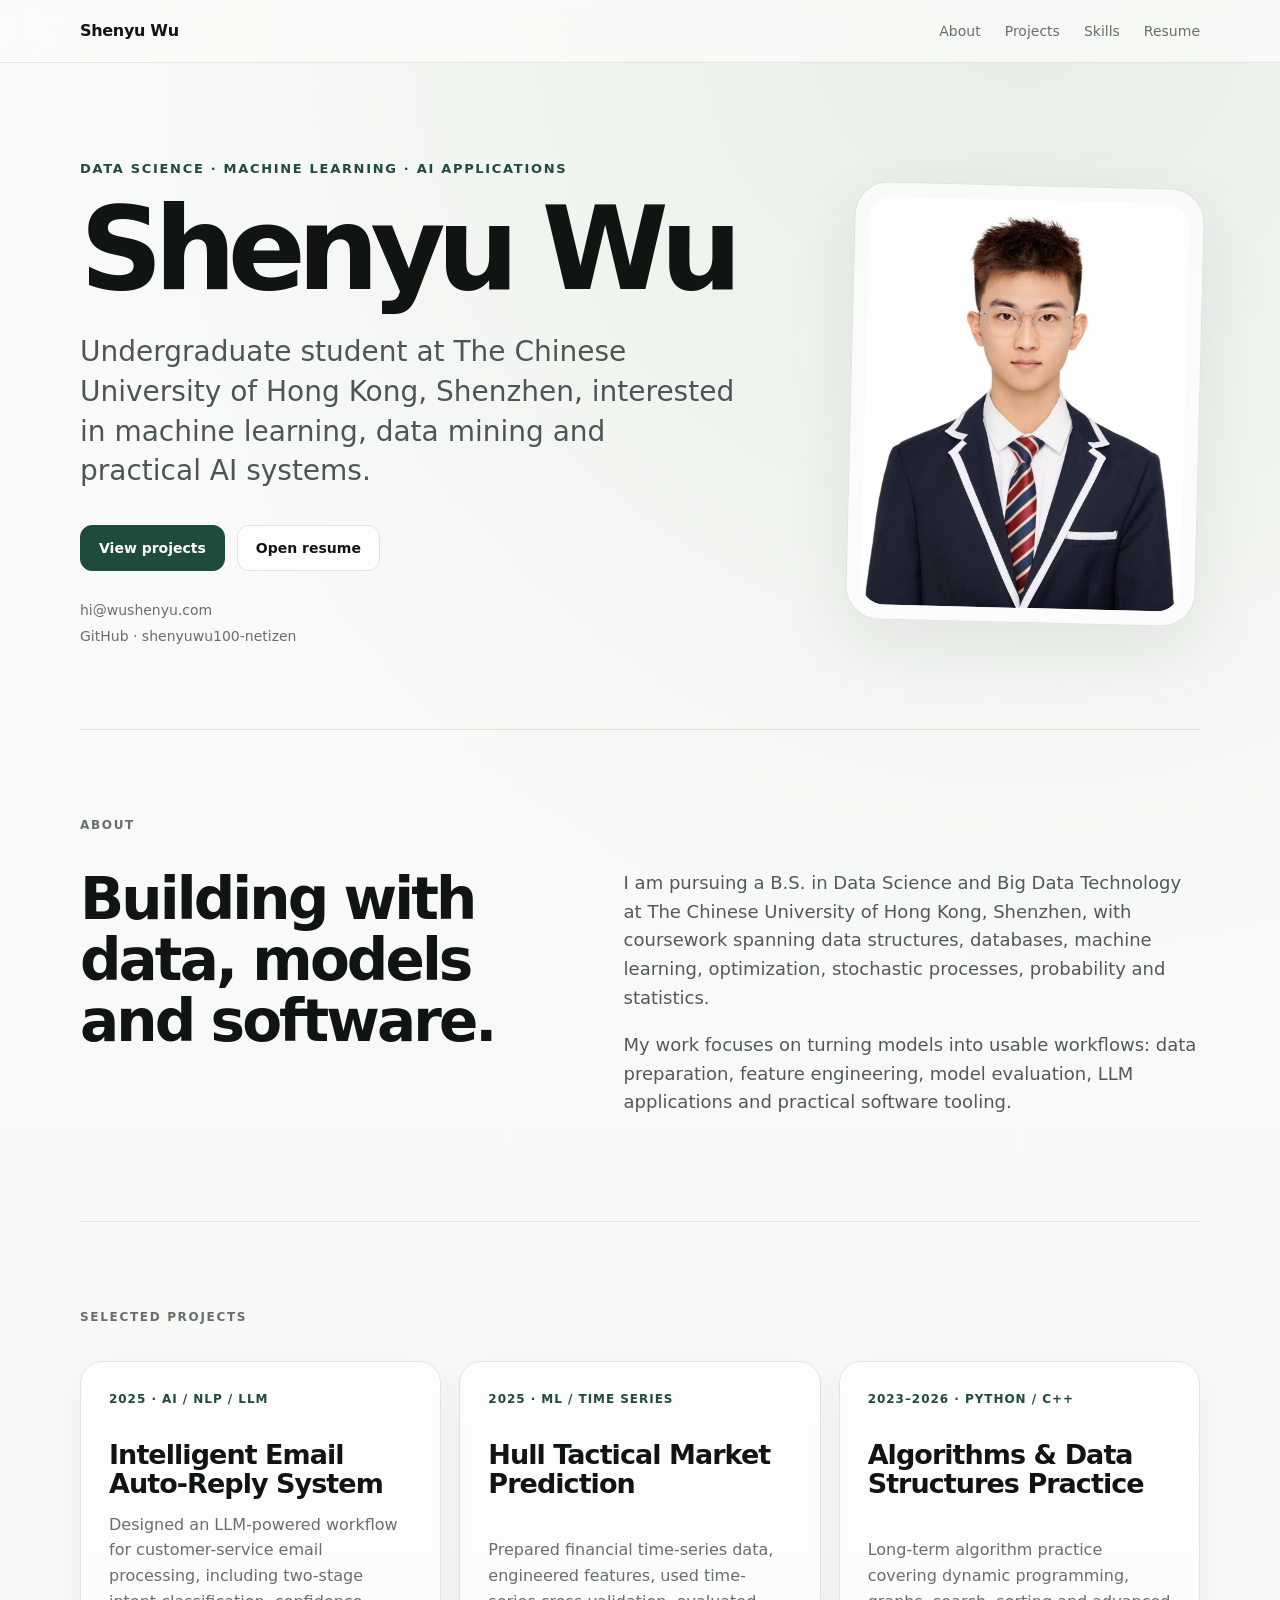
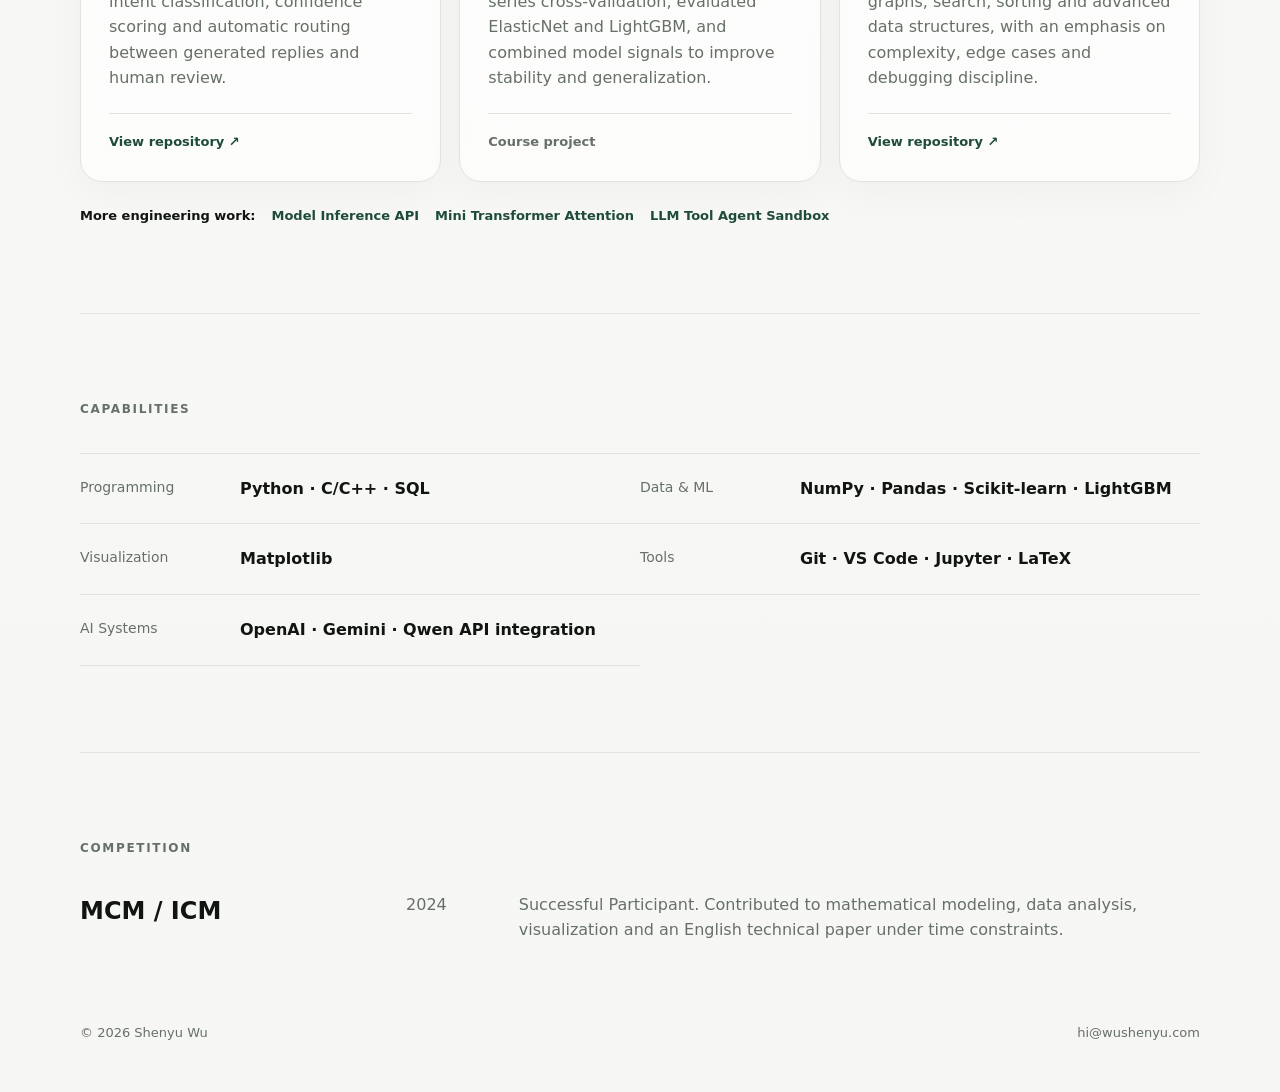
==== index.html @ eea42711 "Launch public portfolio" ====
<!doctype html>
<html lang="en">
<head>
  <meta charset="utf-8" />
  <meta name="viewport" content="width=device-width, initial-scale=1" />
  <meta name="description" content="Shenyu Wu — Data Science student at The Chinese University of Hong Kong, Shenzhen, building machine learning and practical AI systems." />
  <meta name="author" content="Shenyu Wu" />
  <meta name="robots" content="index,follow" />
  <link rel="canonical" href="https://wushenyu.com/" />
  <link rel="icon" href="/favicon.svg" type="image/svg+xml" />
  <meta property="og:type" content="website" />
  <meta property="og:url" content="https://wushenyu.com/" />
  <meta property="og:title" content="Shenyu Wu — Data Science & AI" />
  <meta property="og:description" content="Data Science student at CUHK-Shenzhen building machine learning, LLM and practical AI systems." />
  <meta property="og:image" content="https://wushenyu.com/assets/headshot.jpg" />
  <meta property="og:site_name" content="Shenyu Wu" />
  <meta name="twitter:card" content="summary_large_image" />
  <meta name="twitter:title" content="Shenyu Wu — Data Science & AI" />
  <meta name="twitter:description" content="Data Science student at CUHK-Shenzhen building machine learning, LLM and practical AI systems." />
  <meta name="twitter:image" content="https://wushenyu.com/assets/headshot.jpg" />
  <title>Shenyu Wu — Data Science & AI</title>
  <link rel="stylesheet" href="styles.css" />
  <script type="application/ld+json">
  {
    "@context": "https://schema.org",
    "@type": "Person",
    "name": "Shenyu Wu",
    "url": "https://wushenyu.com/",
    "image": "https://wushenyu.com/assets/headshot.jpg",
    "email": "mailto:hi@wushenyu.com",
    "sameAs": ["https://github.com/shenyuwu100-netizen"],
    "alumniOf": {"@type": "CollegeOrUniversity", "name": "The Chinese University of Hong Kong, Shenzhen"},
    "knowsAbout": ["Data Science", "Machine Learning", "Large Language Models", "Data Mining"]
  }
  </script>
</head>
<body>
  <header class="site-header">
    <a class="brand" href="#top">Shenyu Wu</a>
    <nav>
      <a href="#about">About</a>
      <a href="#projects">Projects</a>
      <a href="#skills">Skills</a>
      <a href="resume-public.pdf" target="_blank" rel="noopener">Resume</a>
    </nav>
  </header>
  <main id="top">
    <section class="hero shell">
      <div class="hero-copy">
        <p class="eyebrow">Data Science · Machine Learning · AI Applications</p>
        <h1>Shenyu Wu</h1>
        <p class="lede">Undergraduate student at The Chinese University of Hong Kong, Shenzhen, interested in machine learning, data mining and practical AI systems.</p>
        <div class="actions">
          <a class="button primary" href="#projects">View projects</a>
          <a class="button" href="resume-public.pdf" target="_blank" rel="noopener">Open resume</a>
        </div>
        <div class="links">
          <a href="mailto:hi@wushenyu.com">hi@wushenyu.com</a>
          <a href="https://github.com/shenyuwu100-netizen" target="_blank" rel="noopener">GitHub · shenyuwu100-netizen</a>
        </div>
      </div>
      <div class="portrait-wrap" aria-label="Portrait of Shenyu Wu">
        <img class="portrait" src="assets/headshot.jpg" alt="Shenyu Wu" />
      </div>
    </section>
    <section id="about" class="section shell">
      <div class="section-label">About</div>
      <div class="section-content split">
        <h2>Building with data, models and software.</h2>
        <div>
          <p>I am pursuing a B.S. in Data Science and Big Data Technology at The Chinese University of Hong Kong, Shenzhen, with coursework spanning data structures, databases, machine learning, optimization, stochastic processes, probability and statistics.</p>
          <p>My work focuses on turning models into usable workflows: data preparation, feature engineering, model evaluation, LLM applications and practical software tooling.</p>
        </div>
      </div>
    </section>
    <section id="projects" class="section shell">
      <div class="section-label">Selected projects</div>
      <div class="cards">
        <article class="card">
          <div class="card-meta">2025 · AI / NLP / LLM</div>
          <h3>Intelligent Email Auto-Reply System</h3>
          <p>Designed an LLM-powered workflow for customer-service email processing, including two-stage intent classification, confidence scoring and automatic routing between generated replies and human review.</p>
          <div class="card-links"><a href="https://github.com/shenyuwu100-netizen/Automatic-Email-Responder" target="_blank" rel="noopener">View repository ↗</a></div>
        </article>
        <article class="card">
          <div class="card-meta">2025 · ML / Time Series</div>
          <h3>Hull Tactical Market Prediction</h3>
          <p>Prepared financial time-series data, engineered features, used time-series cross-validation, evaluated ElasticNet and LightGBM, and combined model signals to improve stability and generalization.</p>
          <div class="card-links"><span>Course project</span></div>
        </article>
        <article class="card">
          <div class="card-meta">2023–2026 · Python / C++</div>
          <h3>Algorithms & Data Structures Practice</h3>
          <p>Long-term algorithm practice covering dynamic programming, graphs, search, sorting and advanced data structures, with an emphasis on complexity, edge cases and debugging discipline.</p>
          <div class="card-links"><a href="https://github.com/shenyuwu100-netizen/algorithm-lab" target="_blank" rel="noopener">View repository ↗</a></div>
        </article>
      </div>
      <div class="more-projects">
        <span>More engineering work:</span>
        <a href="https://github.com/shenyuwu100-netizen/model-inference-api" target="_blank" rel="noopener">Model Inference API</a>
        <a href="https://github.com/shenyuwu100-netizen/mini-transformer-attention" target="_blank" rel="noopener">Mini Transformer Attention</a>
        <a href="https://github.com/shenyuwu100-netizen/llm-tool-agent-sandbox" target="_blank" rel="noopener">LLM Tool Agent Sandbox</a>
      </div>
    </section>
    <section id="skills" class="section shell">
      <div class="section-label">Capabilities</div>
      <div class="skill-grid">
        <div><span>Programming</span><strong>Python · C/C++ · SQL</strong></div>
        <div><span>Data & ML</span><strong>NumPy · Pandas · Scikit-learn · LightGBM</strong></div>
        <div><span>Visualization</span><strong>Matplotlib</strong></div>
        <div><span>Tools</span><strong>Git · VS Code · Jupyter · LaTeX</strong></div>
        <div><span>AI Systems</span><strong>OpenAI · Gemini · Qwen API integration</strong></div>
      </div>
    </section>
    <section class="section shell compact">
      <div class="section-label">Competition</div>
      <div class="timeline-item">
        <div><strong>MCM / ICM</strong><span>2024</span></div>
        <p>Successful Participant. Contributed to mathematical modeling, data analysis, visualization and an English technical paper under time constraints.</p>
      </div>
    </section>
  </main>
  <footer class="shell footer">
    <span>© 2026 Shenyu Wu</span>
    <a href="mailto:hi@wushenyu.com">hi@wushenyu.com</a>
  </footer>
</body>
</html>
---- styles.css ----
:root {
  --bg: #f6f7f4;
  --surface: rgba(255,255,255,.72);
  --ink: #111512;
  --muted: #677068;
  --line: #dfe4dd;
  --accent: #1f4b3a;
  --accent-soft: #e7efe9;
  --shadow: 0 24px 70px rgba(25, 38, 30, .08);
}

* { box-sizing: border-box; }
html { scroll-behavior: smooth; }
body {
  margin: 0;
  overflow-x: hidden;
  color: var(--ink);
  background:
    radial-gradient(circle at 80% 0%, rgba(214, 228, 216, .55), transparent 34%),
    linear-gradient(180deg, #fafbf8 0%, var(--bg) 100%);
  font-family: Inter, ui-sans-serif, system-ui, -apple-system, BlinkMacSystemFont, "Segoe UI", sans-serif;
  line-height: 1.6;
}
a { color: inherit; text-decoration: none; }
.shell { width: min(1120px, calc(100% - 40px)); margin: 0 auto; }

.site-header {
  position: sticky;
  top: 0;
  z-index: 20;
  display: flex;
  align-items: center;
  justify-content: space-between;
  padding: 18px max(20px, calc((100vw - 1120px)/2));
  border-bottom: 1px solid rgba(223,228,221,.8);
  background: rgba(250,251,248,.82);
  backdrop-filter: blur(18px);
}
.brand { font-weight: 800; letter-spacing: -.02em; }
nav { display: flex; gap: 24px; color: var(--muted); font-size: 14px; }
nav a:hover { color: var(--ink); }

.hero {
  min-height: 74vh;
  display: grid;
  grid-template-columns: 1.25fr .75fr;
  align-items: center;
  gap: 72px;
  padding: 88px 0 72px;
}
.hero-copy { min-width: 0; }
.eyebrow {
  margin: 0 0 16px;
  color: var(--accent);
  font-size: 13px;
  font-weight: 800;
  letter-spacing: .13em;
  text-transform: uppercase;
}
h1 {
  margin: 0;
  font-size: clamp(58px, 9vw, 118px);
  line-height: .92;
  letter-spacing: -.075em;
}
.lede {
  max-width: 720px;
  margin: 30px 0 0;
  color: #4d5650;
  font-size: clamp(19px, 2.2vw, 28px);
  line-height: 1.42;
}
.actions { display: flex; gap: 12px; margin-top: 34px; flex-wrap: wrap; }
.button {
  display: inline-flex;
  align-items: center;
  justify-content: center;
  min-height: 46px;
  padding: 0 18px;
  border: 1px solid var(--line);
  border-radius: 12px;
  background: rgba(255,255,255,.74);
  font-size: 14px;
  font-weight: 700;
}
.button.primary { color: #fff; background: var(--accent); border-color: var(--accent); }
.button:hover { transform: translateY(-1px); }
.links { display: flex; flex-direction: column; gap: 4px; margin-top: 28px; color: var(--muted); font-size: 14px; }
.links a:hover { color: var(--accent); }

.portrait-wrap {
  justify-self: end;
  width: min(100%, 350px);
  aspect-ratio: 4 / 5;
  padding: 14px;
  border: 1px solid var(--line);
  border-radius: 34px;
  background: var(--surface);
  box-shadow: var(--shadow);
  transform: rotate(1.4deg);
}
.portrait {
  width: 100%;
  height: 100%;
  display: block;
  object-fit: cover;
  object-position: center 18%;
  border-radius: 24px;
}

.section { padding: 86px 0; border-top: 1px solid var(--line); }
.section.compact { padding-bottom: 46px; }
.section-label {
  margin-bottom: 34px;
  color: var(--muted);
  font-size: 12px;
  font-weight: 800;
  letter-spacing: .14em;
  text-transform: uppercase;
}
.split { display: grid; grid-template-columns: .9fr 1.1fr; gap: 72px; }
h2 { margin: 0; font-size: clamp(34px, 5vw, 58px); line-height: 1.05; letter-spacing: -.05em; }
.split p { margin-top: 0; color: #515a54; font-size: 18px; }

.cards { display: grid; grid-template-columns: repeat(3, 1fr); gap: 18px; }
.card {
  min-height: 330px;
  display: flex;
  flex-direction: column;
  padding: 28px;
  border: 1px solid var(--line);
  border-radius: 22px;
  background: rgba(255,255,255,.66);
  box-shadow: 0 12px 42px rgba(25,38,30,.035);
}
.card-meta { color: var(--accent); font-size: 12px; font-weight: 800; text-transform: uppercase; letter-spacing: .08em; }
.card h3 { margin: 30px 0 14px; font-size: 27px; line-height: 1.08; letter-spacing: -.035em; }
.card p { margin: auto 0 0; color: var(--muted); }
.card-links {
  margin-top: 22px;
  padding-top: 18px;
  border-top: 1px solid var(--line);
  color: var(--muted);
  font-size: 13px;
  font-weight: 700;
}
.card-links a { color: var(--accent); }
.card-links a:hover { text-decoration: underline; text-underline-offset: 3px; }

.more-projects {
  display: flex;
  flex-wrap: wrap;
  gap: 10px 16px;
  align-items: center;
  margin-top: 24px;
  color: var(--muted);
  font-size: 13px;
}
.more-projects span { font-weight: 800; color: var(--ink); }
.more-projects a { color: var(--accent); font-weight: 700; }
.more-projects a:hover { text-decoration: underline; text-underline-offset: 3px; }

.skill-grid { display: grid; grid-template-columns: 1fr 1fr; gap: 0; border-top: 1px solid var(--line); }
.skill-grid > div { display: grid; grid-template-columns: 140px 1fr; gap: 20px; padding: 22px 0; border-bottom: 1px solid var(--line); }
.skill-grid span { color: var(--muted); font-size: 14px; }
.skill-grid strong { font-size: 16px; }

.timeline-item { display: grid; grid-template-columns: .7fr 1.3fr; gap: 72px; }
.timeline-item > div { display: flex; justify-content: space-between; gap: 18px; }
.timeline-item strong { font-size: 24px; }
.timeline-item span { color: var(--muted); }
.timeline-item p { margin: 0; color: var(--muted); }

.footer {
  display: flex;
  justify-content: space-between;
  padding: 34px 0 48px;
  color: var(--muted);
  font-size: 13px;
}

@media (max-width: 820px) {
  nav a:not(:last-child) { display: none; }
  .hero { min-height: auto; grid-template-columns: 1fr; gap: 44px; padding-top: 64px; }
  .portrait-wrap { justify-self: start; width: min(78vw, 330px); }
  .split, .timeline-item { grid-template-columns: 1fr; gap: 28px; }
  .cards { grid-template-columns: 1fr; }
  .card { min-height: 260px; }
  .skill-grid { grid-template-columns: 1fr; }
}

@media (max-width: 520px) {
  .shell { width: min(100% - 28px, 1120px); }
  .site-header { padding-left: 14px; padding-right: 14px; }
  h1 { font-size: 58px; }
  .eyebrow { max-width: 100%; font-size: 11px; letter-spacing: .08em; line-height: 1.5; }
  .lede { max-width: 100%; font-size: 19px; }
  .skill-grid > div { grid-template-columns: 1fr; gap: 4px; }
  .footer { flex-direction: column; gap: 6px; }
}
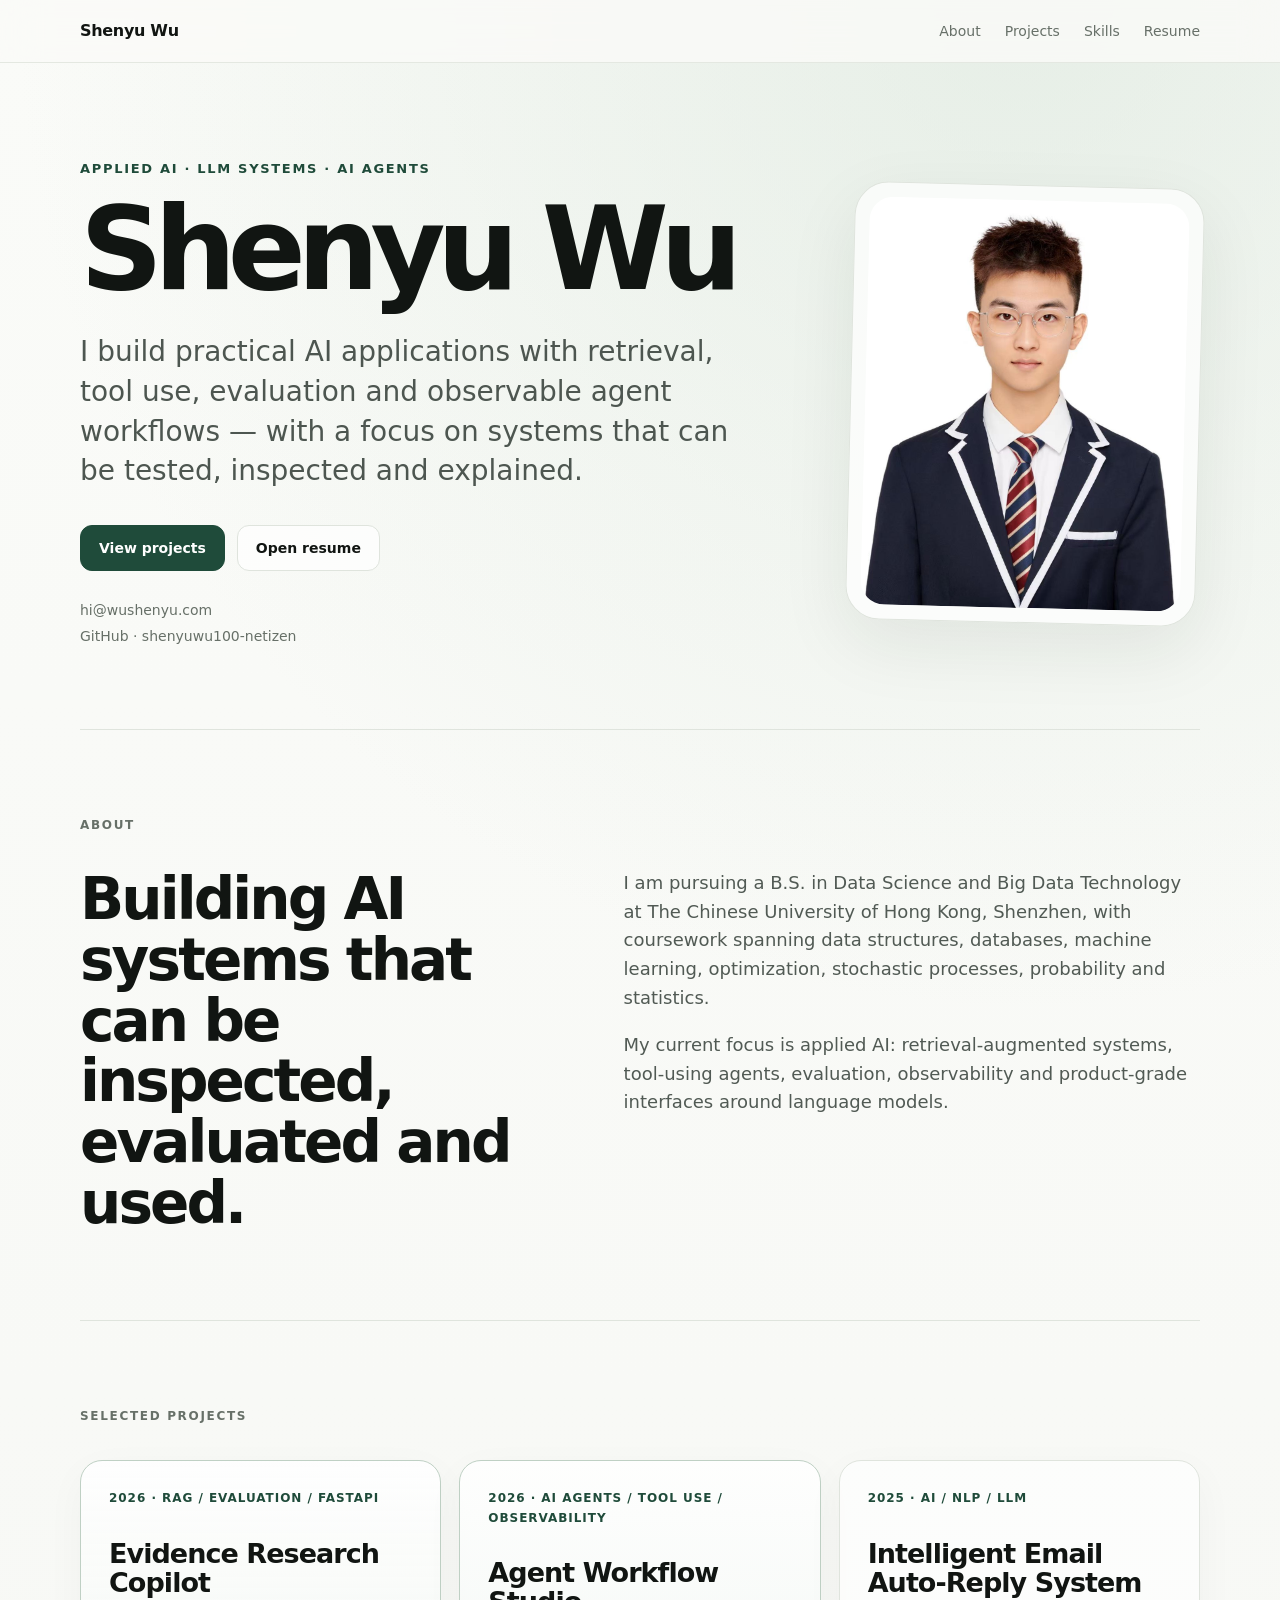
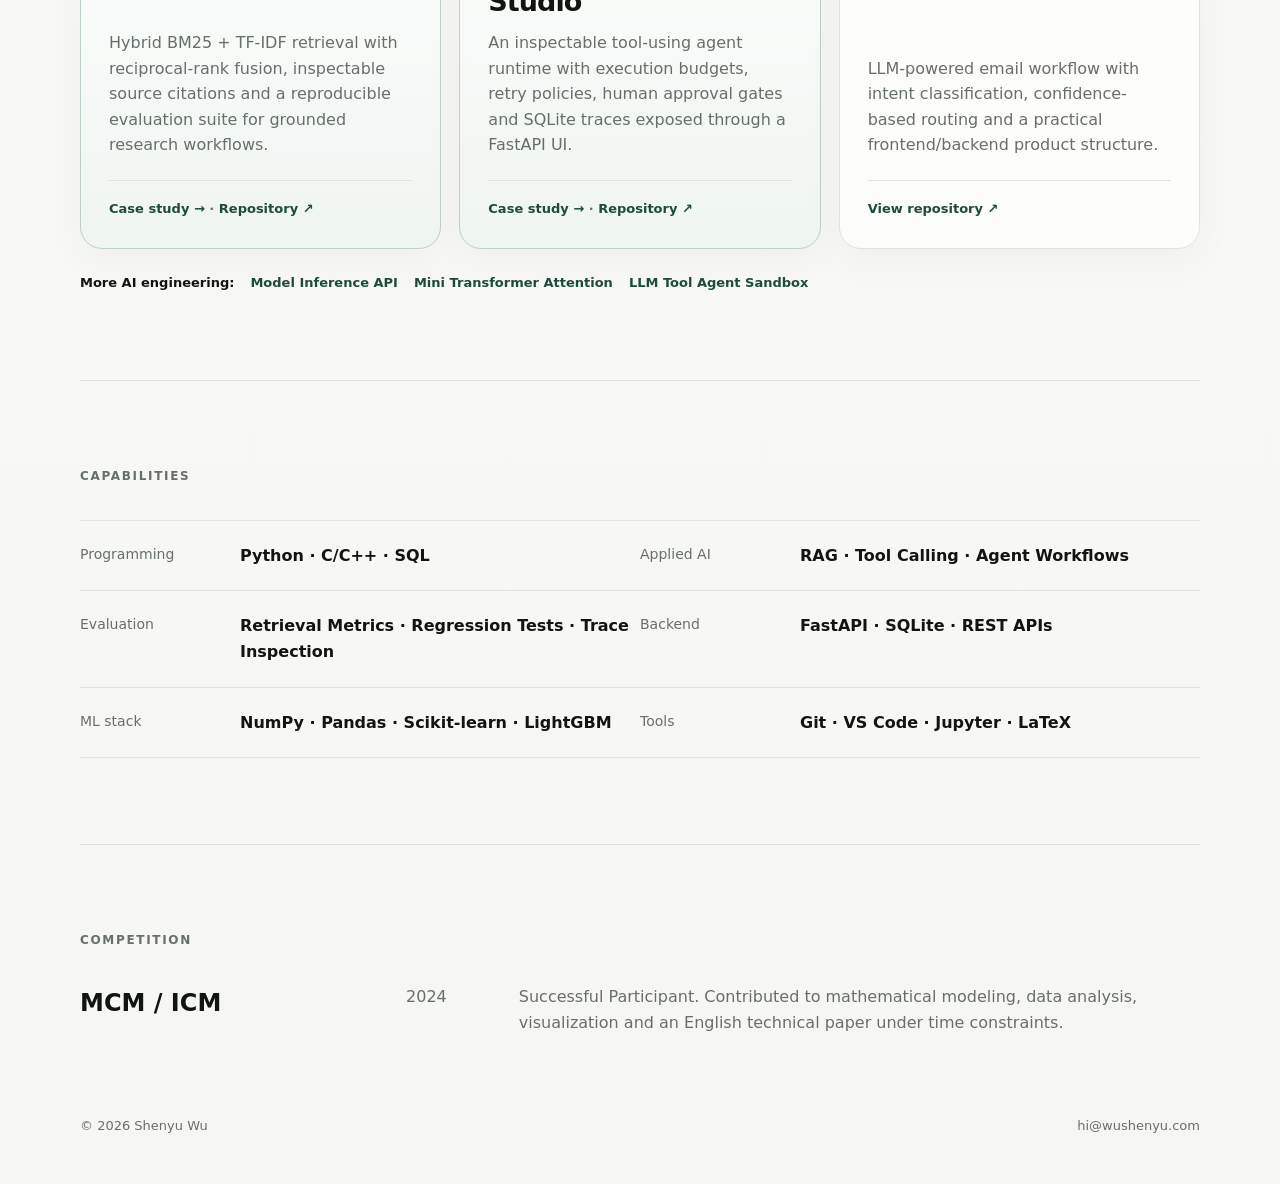
==== commit 3a20a802: "Reposition portfolio around applied AI flagship systems" ====
--- a/index.html
+++ b/index.html
@@ -3,22 +3,22 @@
 <head>
   <meta charset="utf-8" />
   <meta name="viewport" content="width=device-width, initial-scale=1" />
-  <meta name="description" content="Shenyu Wu — Data Science student at The Chinese University of Hong Kong, Shenzhen, building machine learning and practical AI systems." />
+  <meta name="description" content="Shenyu Wu — Applied AI builder focused on LLM systems, AI agents, retrieval, evaluation and practical AI applications." />
   <meta name="author" content="Shenyu Wu" />
   <meta name="robots" content="index,follow" />
   <link rel="canonical" href="https://wushenyu.com/" />
   <link rel="icon" href="/favicon.svg" type="image/svg+xml" />
   <meta property="og:type" content="website" />
   <meta property="og:url" content="https://wushenyu.com/" />
-  <meta property="og:title" content="Shenyu Wu — Data Science & AI" />
-  <meta property="og:description" content="Data Science student at CUHK-Shenzhen building machine learning, LLM and practical AI systems." />
+  <meta property="og:title" content="Shenyu Wu — Applied AI & LLM Systems" />
+  <meta property="og:description" content="Applied AI builder focused on LLM systems, AI agents, retrieval, evaluation and practical AI products." />
   <meta property="og:image" content="https://wushenyu.com/assets/headshot.jpg" />
   <meta property="og:site_name" content="Shenyu Wu" />
   <meta name="twitter:card" content="summary_large_image" />
-  <meta name="twitter:title" content="Shenyu Wu — Data Science & AI" />
-  <meta name="twitter:description" content="Data Science student at CUHK-Shenzhen building machine learning, LLM and practical AI systems." />
+  <meta name="twitter:title" content="Shenyu Wu — Applied AI & LLM Systems" />
+  <meta name="twitter:description" content="Applied AI builder focused on LLM systems, AI agents, retrieval, evaluation and practical AI products." />
   <meta name="twitter:image" content="https://wushenyu.com/assets/headshot.jpg" />
-  <title>Shenyu Wu — Data Science & AI</title>
+  <title>Shenyu Wu — Applied AI & LLM Systems</title>
   <link rel="stylesheet" href="styles.css" />
   <script type="application/ld+json">
   {
@@ -47,9 +47,9 @@
   <main id="top">
     <section class="hero shell">
       <div class="hero-copy">
-        <p class="eyebrow">Data Science · Machine Learning · AI Applications</p>
+        <p class="eyebrow">Applied AI · LLM Systems · AI Agents</p>
         <h1>Shenyu Wu</h1>
-        <p class="lede">Undergraduate student at The Chinese University of Hong Kong, Shenzhen, interested in machine learning, data mining and practical AI systems.</p>
+        <p class="lede">I build practical AI applications with retrieval, tool use, evaluation and observable agent workflows — with a focus on systems that can be tested, inspected and explained.</p>
         <div class="actions">
           <a class="button primary" href="#projects">View projects</a>
           <a class="button" href="resume-public.pdf" target="_blank" rel="noopener">Open resume</a>
@@ -66,37 +66,37 @@
     <section id="about" class="section shell">
       <div class="section-label">About</div>
       <div class="section-content split">
-        <h2>Building with data, models and software.</h2>
+        <h2>Building AI systems that can be inspected, evaluated and used.</h2>
         <div>
           <p>I am pursuing a B.S. in Data Science and Big Data Technology at The Chinese University of Hong Kong, Shenzhen, with coursework spanning data structures, databases, machine learning, optimization, stochastic processes, probability and statistics.</p>
-          <p>My work focuses on turning models into usable workflows: data preparation, feature engineering, model evaluation, LLM applications and practical software tooling.</p>
+          <p>My current focus is applied AI: retrieval-augmented systems, tool-using agents, evaluation, observability and product-grade interfaces around language models.</p>
         </div>
       </div>
     </section>
     <section id="projects" class="section shell">
       <div class="section-label">Selected projects</div>
       <div class="cards">
+        <article class="card flagship">
+          <div class="card-meta">2026 · RAG / Evaluation / FastAPI</div>
+          <h3>Evidence Research Copilot</h3>
+          <p>Hybrid BM25 + TF-IDF retrieval with reciprocal-rank fusion, inspectable source citations and a reproducible evaluation suite for grounded research workflows.</p>
+          <div class="card-links"><a href="case-research-copilot.html">Case study →</a> · <a href="https://github.com/shenyuwu100-netizen/evidence-research-copilot" target="_blank" rel="noopener">Repository ↗</a></div>
+        </article>
+        <article class="card flagship">
+          <div class="card-meta">2026 · AI Agents / Tool Use / Observability</div>
+          <h3>Agent Workflow Studio</h3>
+          <p>An inspectable tool-using agent runtime with execution budgets, retry policies, human approval gates and SQLite traces exposed through a FastAPI UI.</p>
+          <div class="card-links"><a href="case-agent-studio.html">Case study →</a> · <a href="https://github.com/shenyuwu100-netizen/agent-workflow-studio" target="_blank" rel="noopener">Repository ↗</a></div>
+        </article>
         <article class="card">
           <div class="card-meta">2025 · AI / NLP / LLM</div>
           <h3>Intelligent Email Auto-Reply System</h3>
-          <p>Designed an LLM-powered workflow for customer-service email processing, including two-stage intent classification, confidence scoring and automatic routing between generated replies and human review.</p>
+          <p>LLM-powered email workflow with intent classification, confidence-based routing and a practical frontend/backend product structure.</p>
           <div class="card-links"><a href="https://github.com/shenyuwu100-netizen/Automatic-Email-Responder" target="_blank" rel="noopener">View repository ↗</a></div>
-        </article>
-        <article class="card">
-          <div class="card-meta">2025 · ML / Time Series</div>
-          <h3>Hull Tactical Market Prediction</h3>
-          <p>Prepared financial time-series data, engineered features, used time-series cross-validation, evaluated ElasticNet and LightGBM, and combined model signals to improve stability and generalization.</p>
-          <div class="card-links"><span>Course project</span></div>
-        </article>
-        <article class="card">
-          <div class="card-meta">2023–2026 · Python / C++</div>
-          <h3>Algorithms & Data Structures Practice</h3>
-          <p>Long-term algorithm practice covering dynamic programming, graphs, search, sorting and advanced data structures, with an emphasis on complexity, edge cases and debugging discipline.</p>
-          <div class="card-links"><a href="https://github.com/shenyuwu100-netizen/algorithm-lab" target="_blank" rel="noopener">View repository ↗</a></div>
         </article>
       </div>
       <div class="more-projects">
-        <span>More engineering work:</span>
+        <span>More AI engineering:</span>
         <a href="https://github.com/shenyuwu100-netizen/model-inference-api" target="_blank" rel="noopener">Model Inference API</a>
         <a href="https://github.com/shenyuwu100-netizen/mini-transformer-attention" target="_blank" rel="noopener">Mini Transformer Attention</a>
         <a href="https://github.com/shenyuwu100-netizen/llm-tool-agent-sandbox" target="_blank" rel="noopener">LLM Tool Agent Sandbox</a>
@@ -106,10 +106,11 @@
       <div class="section-label">Capabilities</div>
       <div class="skill-grid">
         <div><span>Programming</span><strong>Python · C/C++ · SQL</strong></div>
-        <div><span>Data & ML</span><strong>NumPy · Pandas · Scikit-learn · LightGBM</strong></div>
-        <div><span>Visualization</span><strong>Matplotlib</strong></div>
+        <div><span>Applied AI</span><strong>RAG · Tool Calling · Agent Workflows</strong></div>
+        <div><span>Evaluation</span><strong>Retrieval Metrics · Regression Tests · Trace Inspection</strong></div>
+        <div><span>Backend</span><strong>FastAPI · SQLite · REST APIs</strong></div>
+        <div><span>ML stack</span><strong>NumPy · Pandas · Scikit-learn · LightGBM</strong></div>
         <div><span>Tools</span><strong>Git · VS Code · Jupyter · LaTeX</strong></div>
-        <div><span>AI Systems</span><strong>OpenAI · Gemini · Qwen API integration</strong></div>
       </div>
     </section>
     <section class="section shell compact">
--- a/styles.css
+++ b/styles.css
@@ -198,3 +198,30 @@
   .skill-grid > div { grid-template-columns: 1fr; gap: 4px; }
   .footer { flex-direction: column; gap: 6px; }
 }
+
+/* Case studies */
+.case { padding-top: 96px; }
+.case-title { max-width: 980px; font-size: clamp(52px, 8vw, 96px); }
+.case-actions { display: flex; flex-wrap: wrap; gap: 12px; margin-top: 30px; }
+.case-grid { display: grid; grid-template-columns: repeat(3, 1fr); gap: 16px; margin: 64px 0 10px; }
+.metric { min-height: 180px; padding: 24px; border: 1px solid var(--line); border-radius: 20px; background: rgba(255,255,255,.68); display: flex; flex-direction: column; }
+.metric span { color: var(--muted); font-size: 12px; font-weight: 800; letter-spacing: .08em; text-transform: uppercase; }
+.metric strong { margin-top: 16px; font-size: 42px; line-height: 1; letter-spacing: -.04em; }
+.metric small { margin-top: auto; color: var(--muted); }
+.case-section p { color: var(--muted); font-size: 17px; }
+.case-flow { display: flex; flex-wrap: wrap; align-items: center; gap: 10px; padding: 24px; border: 1px solid var(--line); border-radius: 18px; background: rgba(255,255,255,.58); }
+.case-flow code { padding: 8px 10px; border-radius: 9px; background: var(--accent-soft); color: var(--accent); font-family: ui-monospace, SFMono-Regular, Menlo, monospace; font-weight: 700; }
+.case-flow b { color: var(--muted); }
+.case-points { display: grid; grid-template-columns: repeat(3, 1fr); gap: 18px; margin-top: 18px; }
+.case-points > div { padding: 22px 0; border-top: 1px solid var(--line); }
+.case-points strong { font-size: 18px; }
+.flagship { border-color: #bfd0c4; background: linear-gradient(180deg, rgba(255,255,255,.86), rgba(236,244,239,.72)); }
+.case-shot { margin: 34px 0 0; padding: 12px; border: 1px solid var(--line); border-radius: 24px; background: rgba(255,255,255,.72); box-shadow: var(--shadow); }
+.case-shot img { width: 100%; display: block; border-radius: 16px; }
+.case-shot figcaption { padding: 10px 4px 2px; color: var(--muted); font-size: 13px; }
+
+@media (max-width: 820px) {
+  .case { padding-top: 64px; }
+  .case-grid, .case-points { grid-template-columns: 1fr; }
+  .metric { min-height: 150px; }
+}
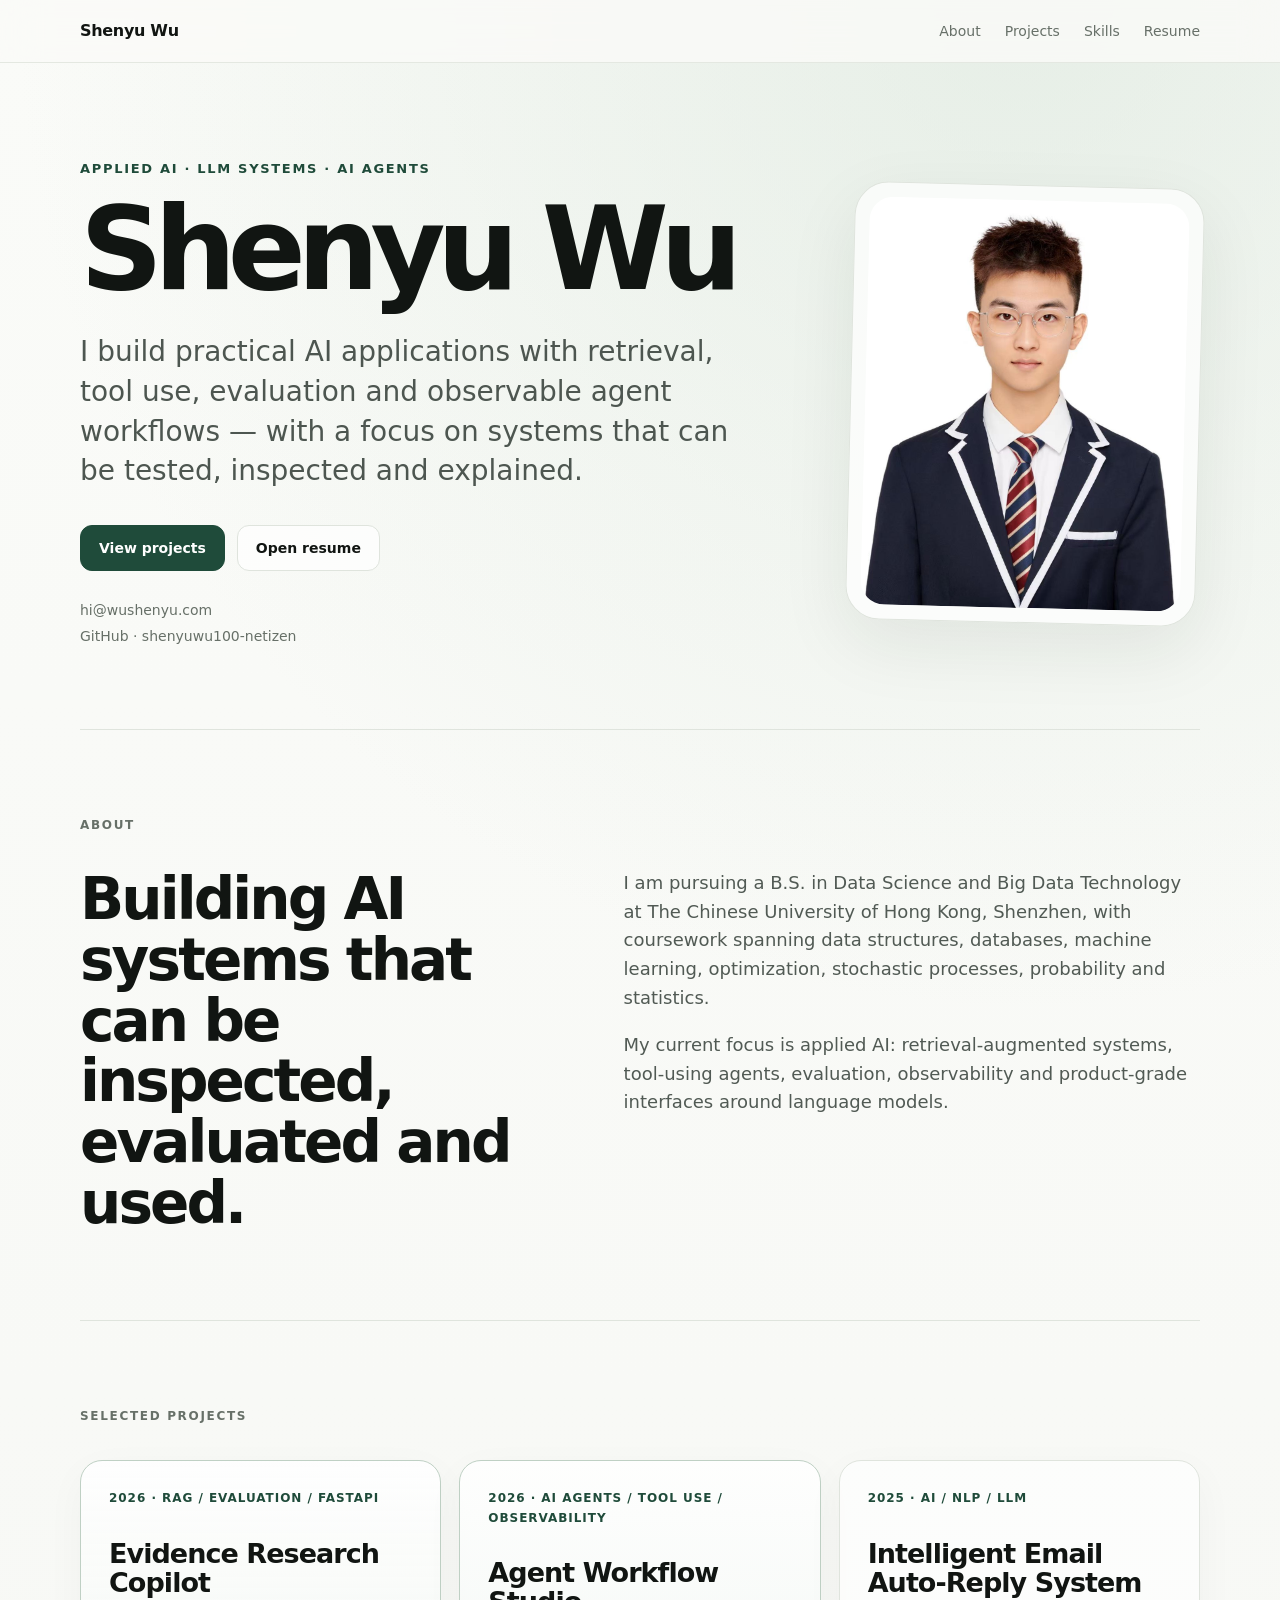
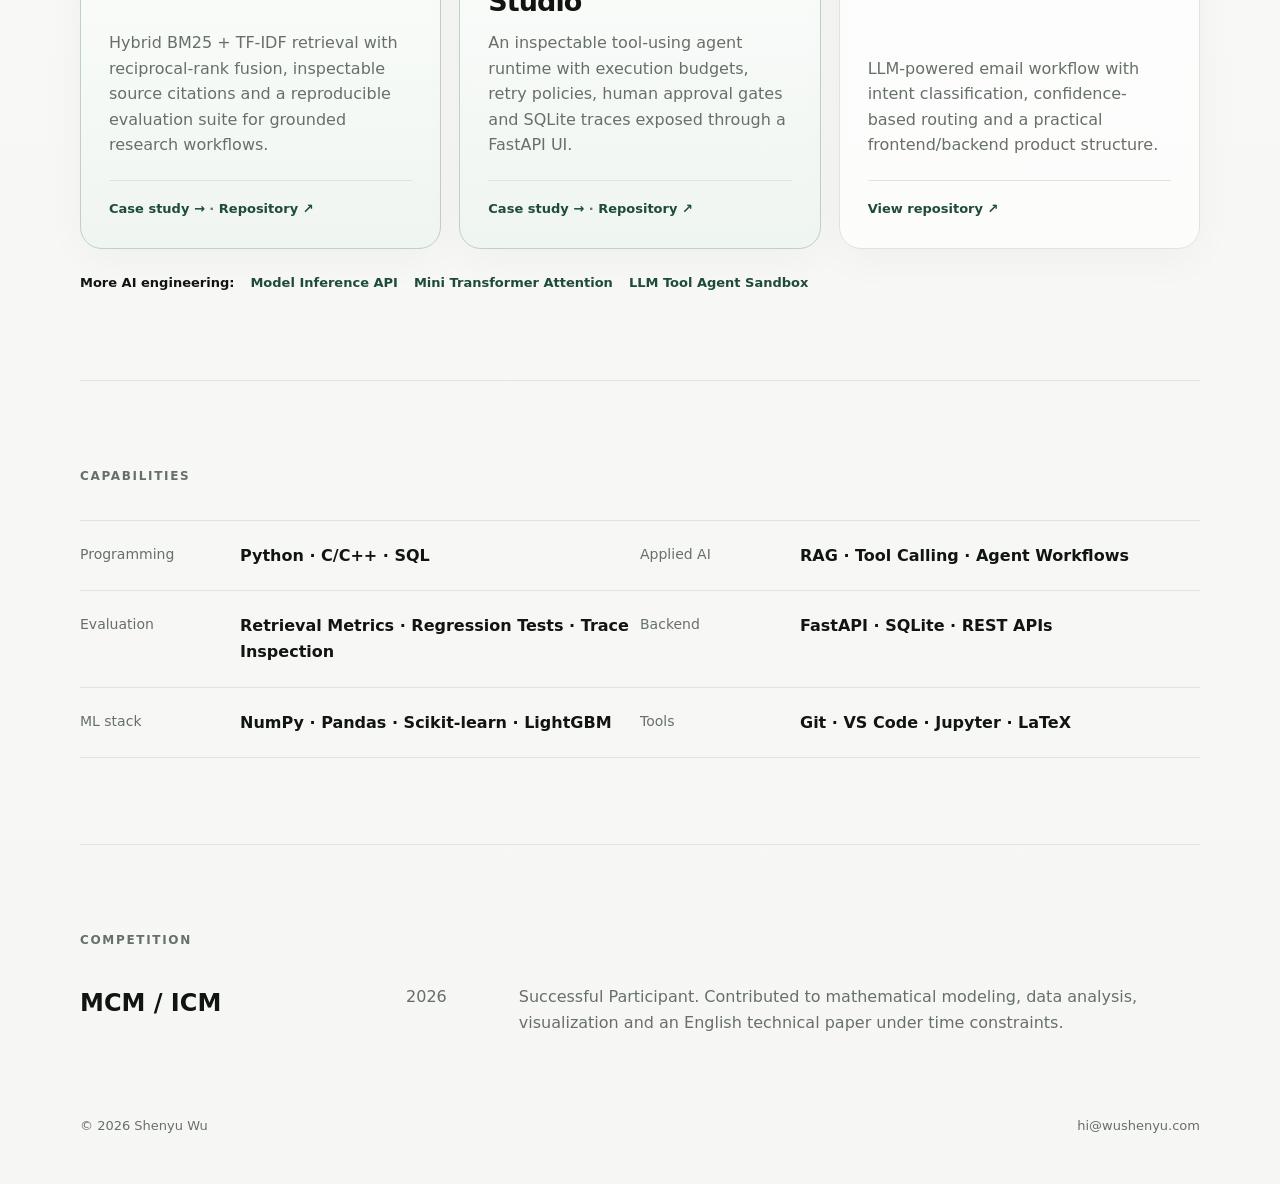
==== commit 402643bb: "Correct MCM ICM year to 2026" ====
--- a/index.html
+++ b/index.html
@@ -116,7 +116,7 @@
     <section class="section shell compact">
       <div class="section-label">Competition</div>
       <div class="timeline-item">
-        <div><strong>MCM / ICM</strong><span>2024</span></div>
+        <div><strong>MCM / ICM</strong><span>2026</span></div>
         <p>Successful Participant. Contributed to mathematical modeling, data analysis, visualization and an English technical paper under time constraints.</p>
       </div>
     </section>
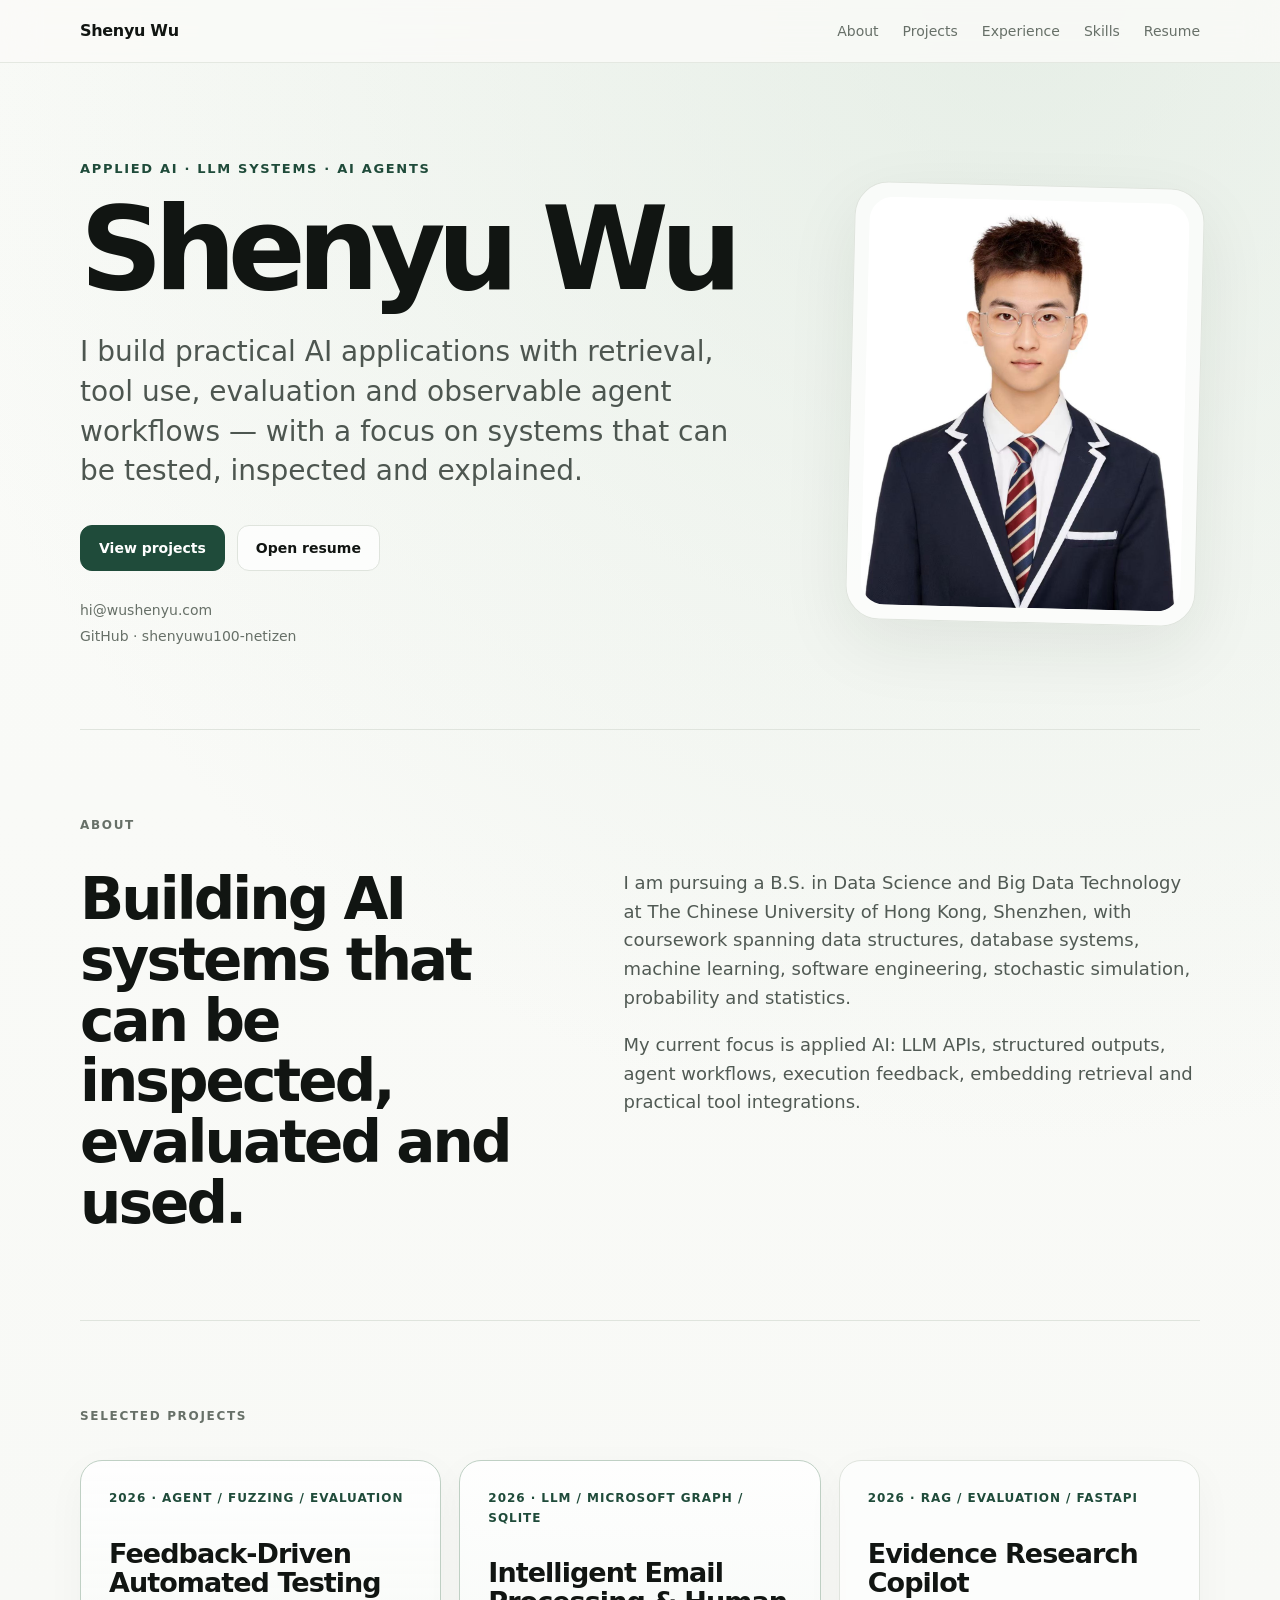
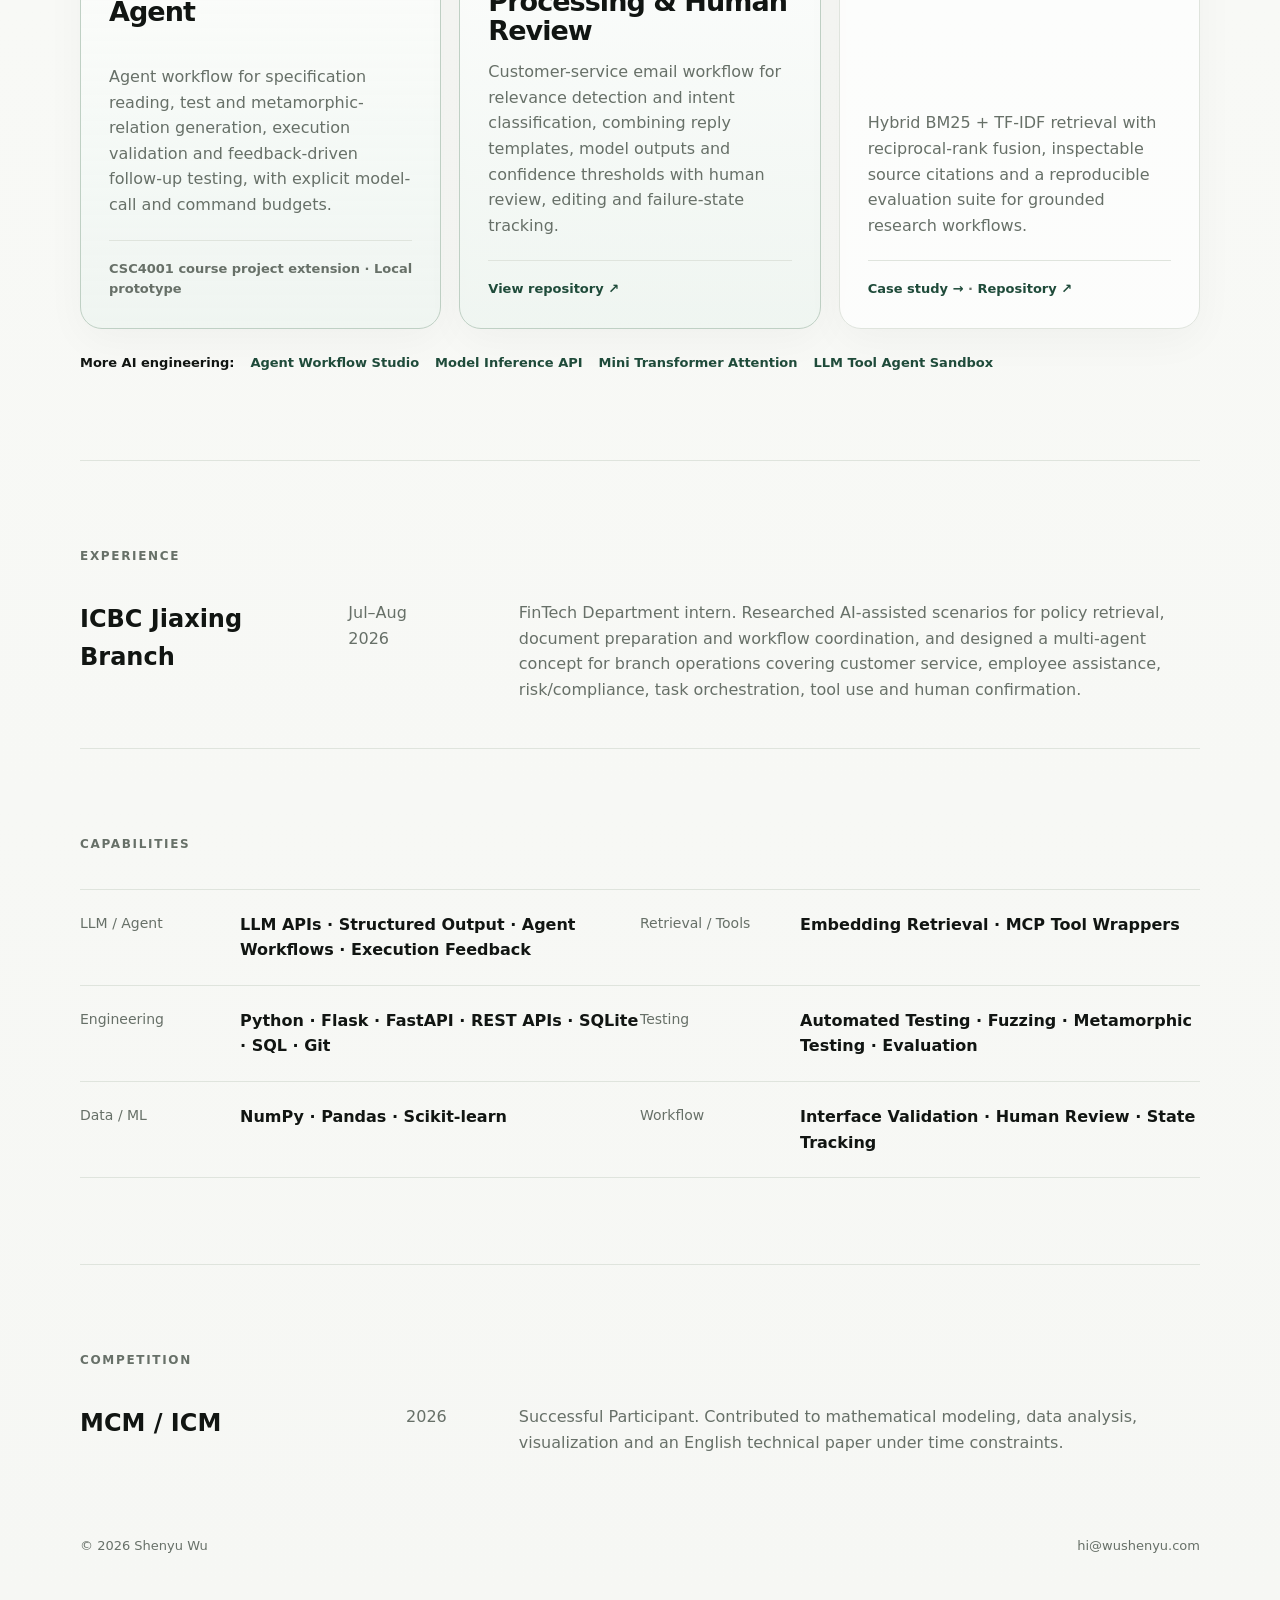
==== commit 26f324fc: "Sync 2027 AI application resume" ====
--- a/index.html
+++ b/index.html
@@ -40,6 +40,7 @@
     <nav>
       <a href="#about">About</a>
       <a href="#projects">Projects</a>
+      <a href="#experience">Experience</a>
       <a href="#skills">Skills</a>
       <a href="resume-public.pdf" target="_blank" rel="noopener">Resume</a>
     </nav>
@@ -68,8 +69,8 @@
       <div class="section-content split">
         <h2>Building AI systems that can be inspected, evaluated and used.</h2>
         <div>
-          <p>I am pursuing a B.S. in Data Science and Big Data Technology at The Chinese University of Hong Kong, Shenzhen, with coursework spanning data structures, databases, machine learning, optimization, stochastic processes, probability and statistics.</p>
-          <p>My current focus is applied AI: retrieval-augmented systems, tool-using agents, evaluation, observability and product-grade interfaces around language models.</p>
+          <p>I am pursuing a B.S. in Data Science and Big Data Technology at The Chinese University of Hong Kong, Shenzhen, with coursework spanning data structures, database systems, machine learning, software engineering, stochastic simulation, probability and statistics.</p>
+          <p>My current focus is applied AI: LLM APIs, structured outputs, agent workflows, execution feedback, embedding retrieval and practical tool integrations.</p>
         </div>
       </div>
     </section>
@@ -77,40 +78,48 @@
       <div class="section-label">Selected projects</div>
       <div class="cards">
         <article class="card flagship">
+          <div class="card-meta">2026 · Agent / Fuzzing / Evaluation</div>
+          <h3>Feedback-Driven Automated Testing Agent</h3>
+          <p>Agent workflow for specification reading, test and metamorphic-relation generation, execution validation and feedback-driven follow-up testing, with explicit model-call and command budgets.</p>
+          <div class="card-links">CSC4001 course project extension · Local prototype</div>
+        </article>
+        <article class="card flagship">
+          <div class="card-meta">2026 · LLM / Microsoft Graph / SQLite</div>
+          <h3>Intelligent Email Processing & Human Review</h3>
+          <p>Customer-service email workflow for relevance detection and intent classification, combining reply templates, model outputs and confidence thresholds with human review, editing and failure-state tracking.</p>
+          <div class="card-links"><a href="https://github.com/shenyuwu100-netizen/Automatic-Email-Responder" target="_blank" rel="noopener">View repository ↗</a></div>
+        </article>
+        <article class="card">
           <div class="card-meta">2026 · RAG / Evaluation / FastAPI</div>
           <h3>Evidence Research Copilot</h3>
           <p>Hybrid BM25 + TF-IDF retrieval with reciprocal-rank fusion, inspectable source citations and a reproducible evaluation suite for grounded research workflows.</p>
           <div class="card-links"><a href="case-research-copilot.html">Case study →</a> · <a href="https://github.com/shenyuwu100-netizen/evidence-research-copilot" target="_blank" rel="noopener">Repository ↗</a></div>
         </article>
-        <article class="card flagship">
-          <div class="card-meta">2026 · AI Agents / Tool Use / Observability</div>
-          <h3>Agent Workflow Studio</h3>
-          <p>An inspectable tool-using agent runtime with execution budgets, retry policies, human approval gates and SQLite traces exposed through a FastAPI UI.</p>
-          <div class="card-links"><a href="case-agent-studio.html">Case study →</a> · <a href="https://github.com/shenyuwu100-netizen/agent-workflow-studio" target="_blank" rel="noopener">Repository ↗</a></div>
-        </article>
-        <article class="card">
-          <div class="card-meta">2025 · AI / NLP / LLM</div>
-          <h3>Intelligent Email Auto-Reply System</h3>
-          <p>LLM-powered email workflow with intent classification, confidence-based routing and a practical frontend/backend product structure.</p>
-          <div class="card-links"><a href="https://github.com/shenyuwu100-netizen/Automatic-Email-Responder" target="_blank" rel="noopener">View repository ↗</a></div>
-        </article>
       </div>
       <div class="more-projects">
         <span>More AI engineering:</span>
+        <a href="case-agent-studio.html">Agent Workflow Studio</a>
         <a href="https://github.com/shenyuwu100-netizen/model-inference-api" target="_blank" rel="noopener">Model Inference API</a>
         <a href="https://github.com/shenyuwu100-netizen/mini-transformer-attention" target="_blank" rel="noopener">Mini Transformer Attention</a>
         <a href="https://github.com/shenyuwu100-netizen/llm-tool-agent-sandbox" target="_blank" rel="noopener">LLM Tool Agent Sandbox</a>
       </div>
     </section>
+    <section id="experience" class="section shell compact">
+      <div class="section-label">Experience</div>
+      <div class="timeline-item">
+        <div><strong>ICBC Jiaxing Branch</strong><span>Jul–Aug 2026</span></div>
+        <p>FinTech Department intern. Researched AI-assisted scenarios for policy retrieval, document preparation and workflow coordination, and designed a multi-agent concept for branch operations covering customer service, employee assistance, risk/compliance, task orchestration, tool use and human confirmation.</p>
+      </div>
+    </section>
     <section id="skills" class="section shell">
       <div class="section-label">Capabilities</div>
       <div class="skill-grid">
-        <div><span>Programming</span><strong>Python · C/C++ · SQL</strong></div>
-        <div><span>Applied AI</span><strong>RAG · Tool Calling · Agent Workflows</strong></div>
-        <div><span>Evaluation</span><strong>Retrieval Metrics · Regression Tests · Trace Inspection</strong></div>
-        <div><span>Backend</span><strong>FastAPI · SQLite · REST APIs</strong></div>
-        <div><span>ML stack</span><strong>NumPy · Pandas · Scikit-learn · LightGBM</strong></div>
-        <div><span>Tools</span><strong>Git · VS Code · Jupyter · LaTeX</strong></div>
+        <div><span>LLM / Agent</span><strong>LLM APIs · Structured Output · Agent Workflows · Execution Feedback</strong></div>
+        <div><span>Retrieval / Tools</span><strong>Embedding Retrieval · MCP Tool Wrappers</strong></div>
+        <div><span>Engineering</span><strong>Python · Flask · FastAPI · REST APIs · SQLite · SQL · Git</strong></div>
+        <div><span>Testing</span><strong>Automated Testing · Fuzzing · Metamorphic Testing · Evaluation</strong></div>
+        <div><span>Data / ML</span><strong>NumPy · Pandas · Scikit-learn</strong></div>
+        <div><span>Workflow</span><strong>Interface Validation · Human Review · State Tracking</strong></div>
       </div>
     </section>
     <section class="section shell compact">
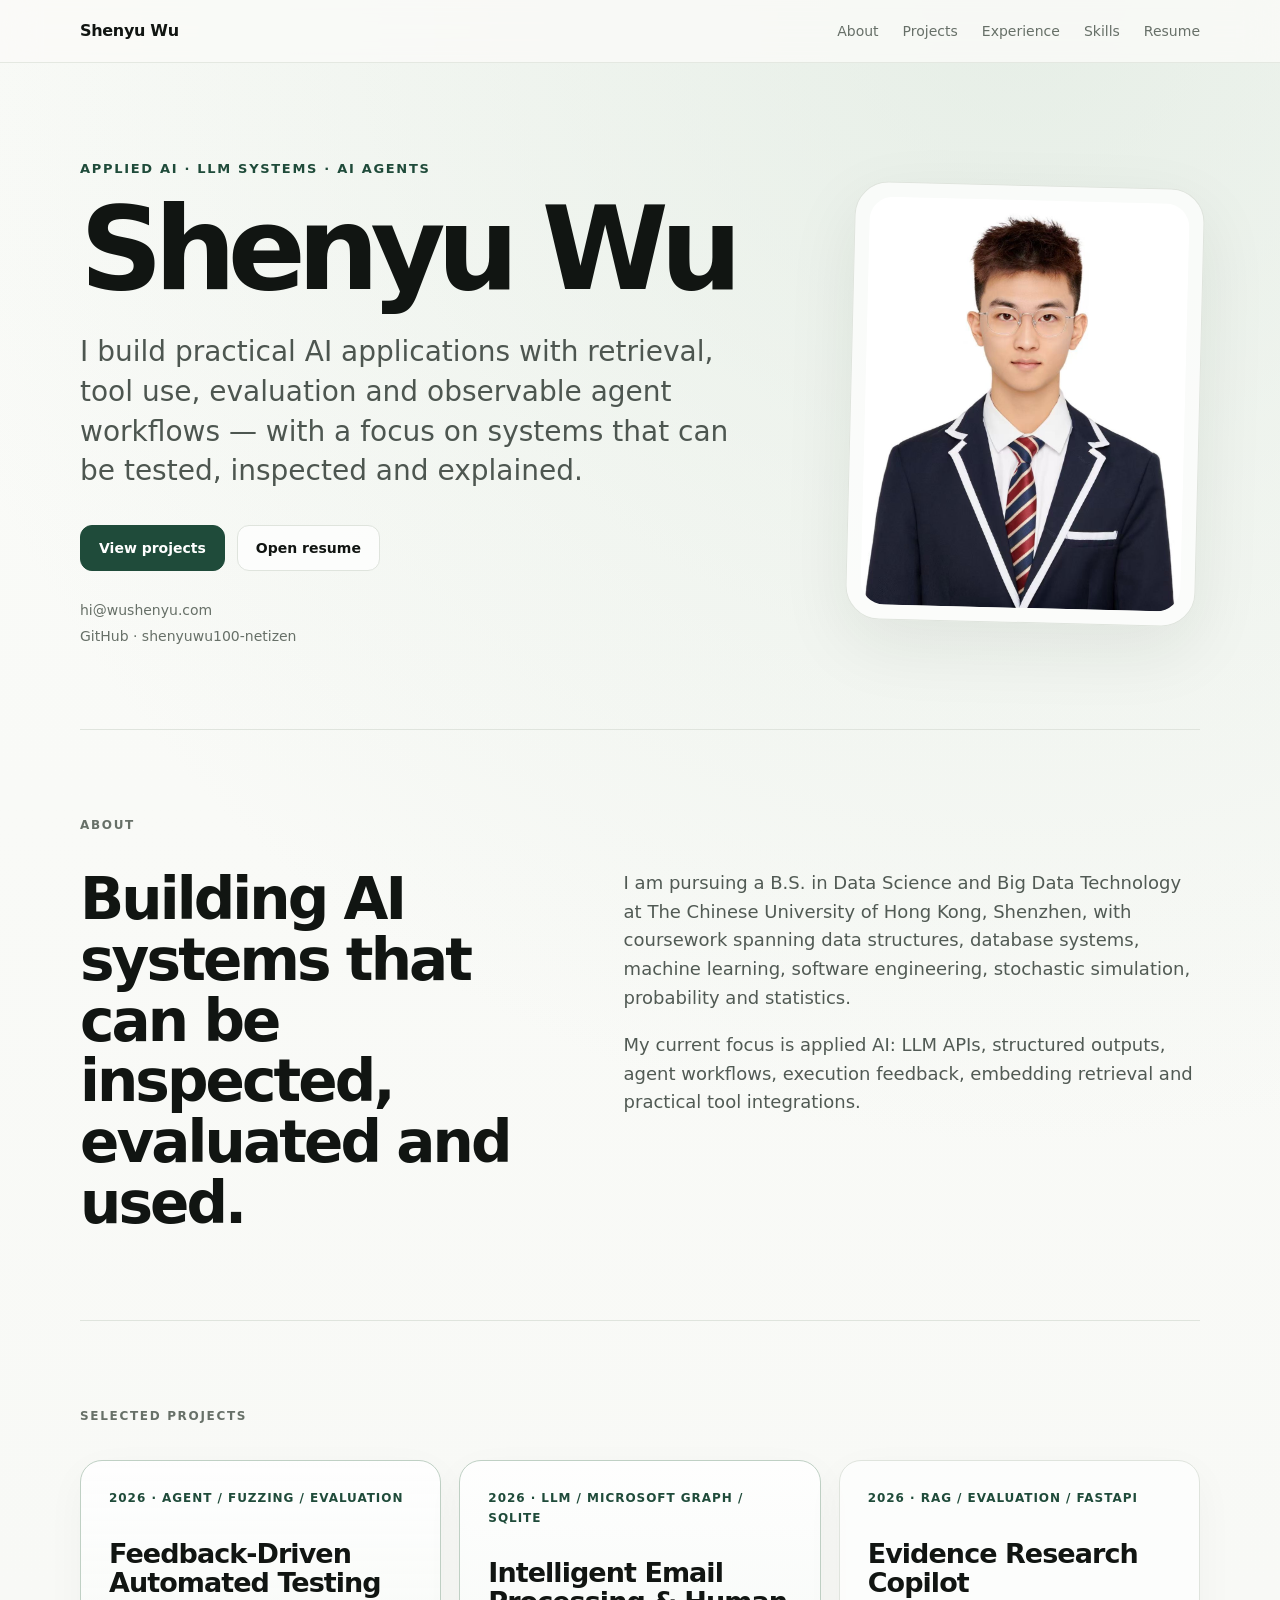
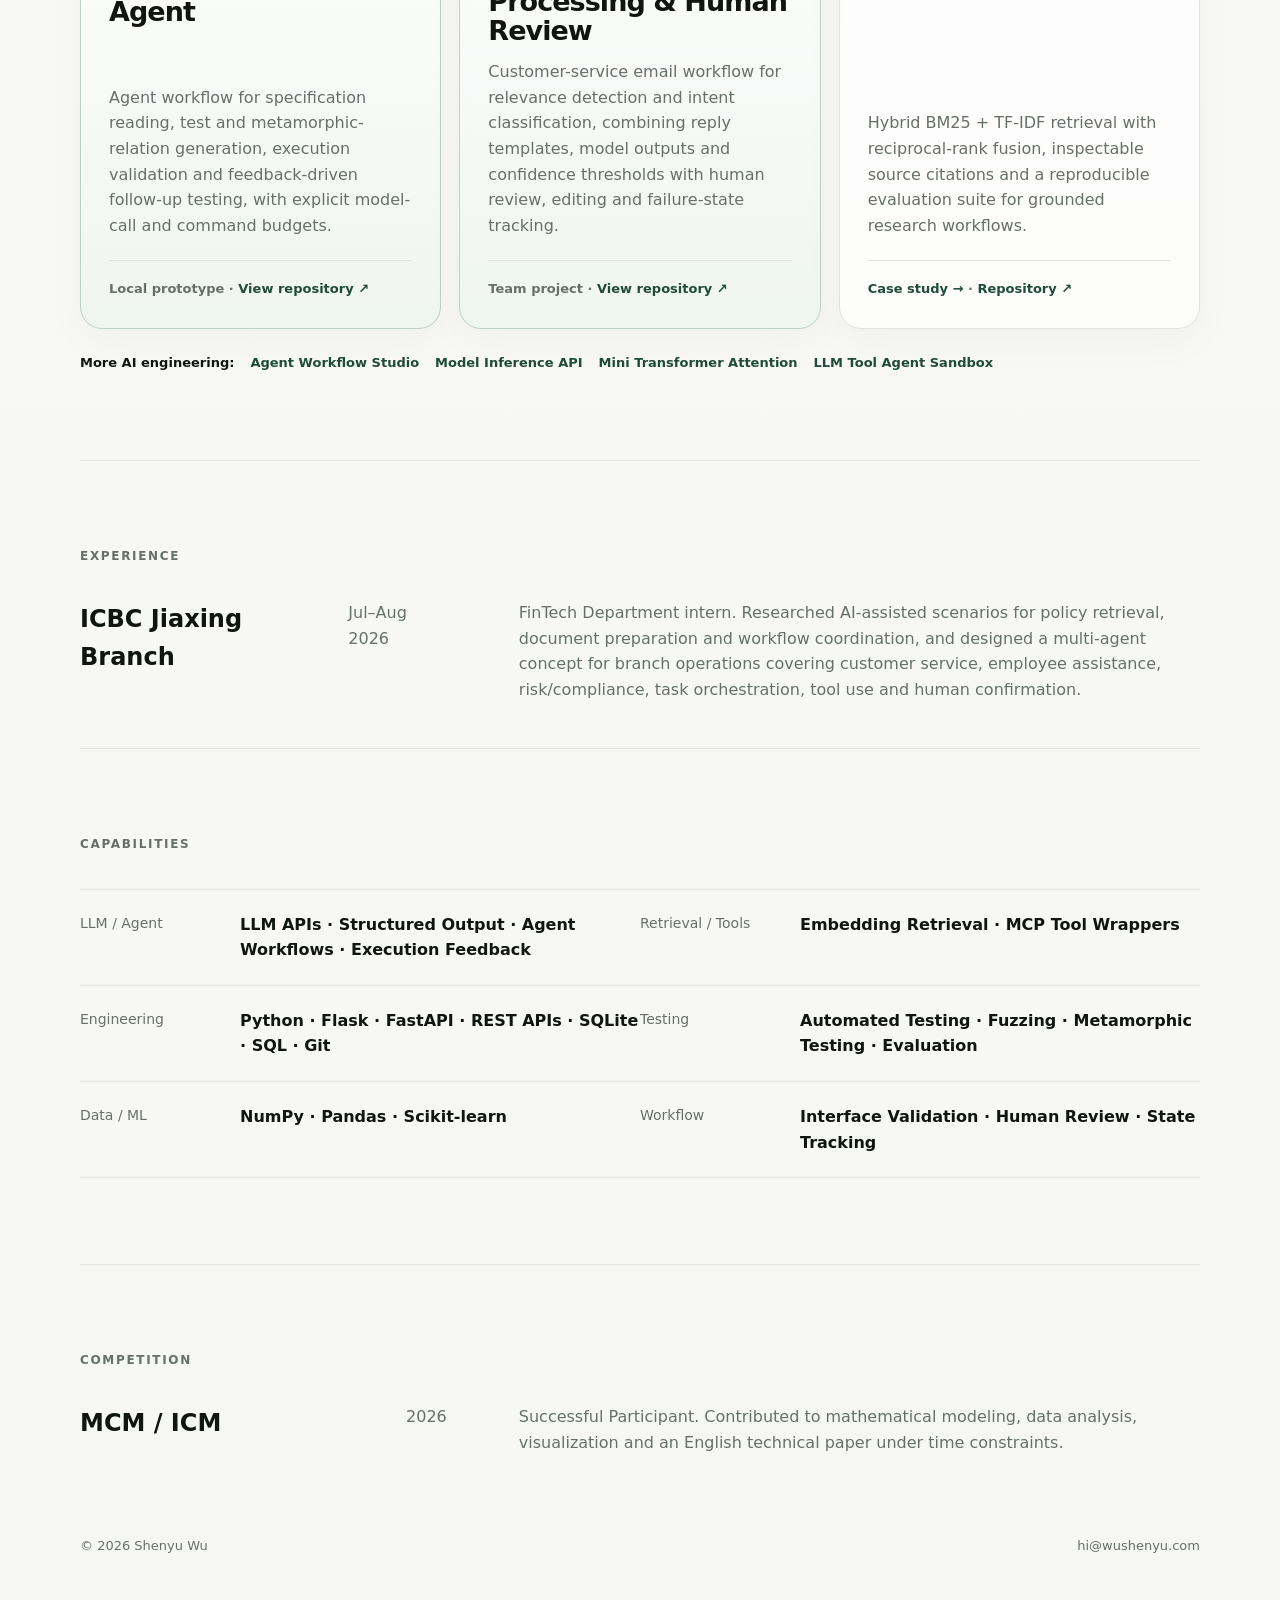
==== commit dd412694: "Sync refined 2027 AI resume" ====
--- a/index.html
+++ b/index.html
@@ -81,13 +81,13 @@
           <div class="card-meta">2026 · Agent / Fuzzing / Evaluation</div>
           <h3>Feedback-Driven Automated Testing Agent</h3>
           <p>Agent workflow for specification reading, test and metamorphic-relation generation, execution validation and feedback-driven follow-up testing, with explicit model-call and command budgets.</p>
-          <div class="card-links">CSC4001 course project extension · Local prototype</div>
+          <div class="card-links">Local prototype · <a href="https://github.com/shenyuwu100-netizen/stateful-test-agent" target="_blank" rel="noopener">View repository ↗</a></div>
         </article>
         <article class="card flagship">
           <div class="card-meta">2026 · LLM / Microsoft Graph / SQLite</div>
           <h3>Intelligent Email Processing & Human Review</h3>
           <p>Customer-service email workflow for relevance detection and intent classification, combining reply templates, model outputs and confidence thresholds with human review, editing and failure-state tracking.</p>
-          <div class="card-links"><a href="https://github.com/shenyuwu100-netizen/Automatic-Email-Responder" target="_blank" rel="noopener">View repository ↗</a></div>
+          <div class="card-links">Team project · <a href="https://github.com/Carbohydrate1001/Automatic-Email-Responder" target="_blank" rel="noopener">View repository ↗</a></div>
         </article>
         <article class="card">
           <div class="card-meta">2026 · RAG / Evaluation / FastAPI</div>
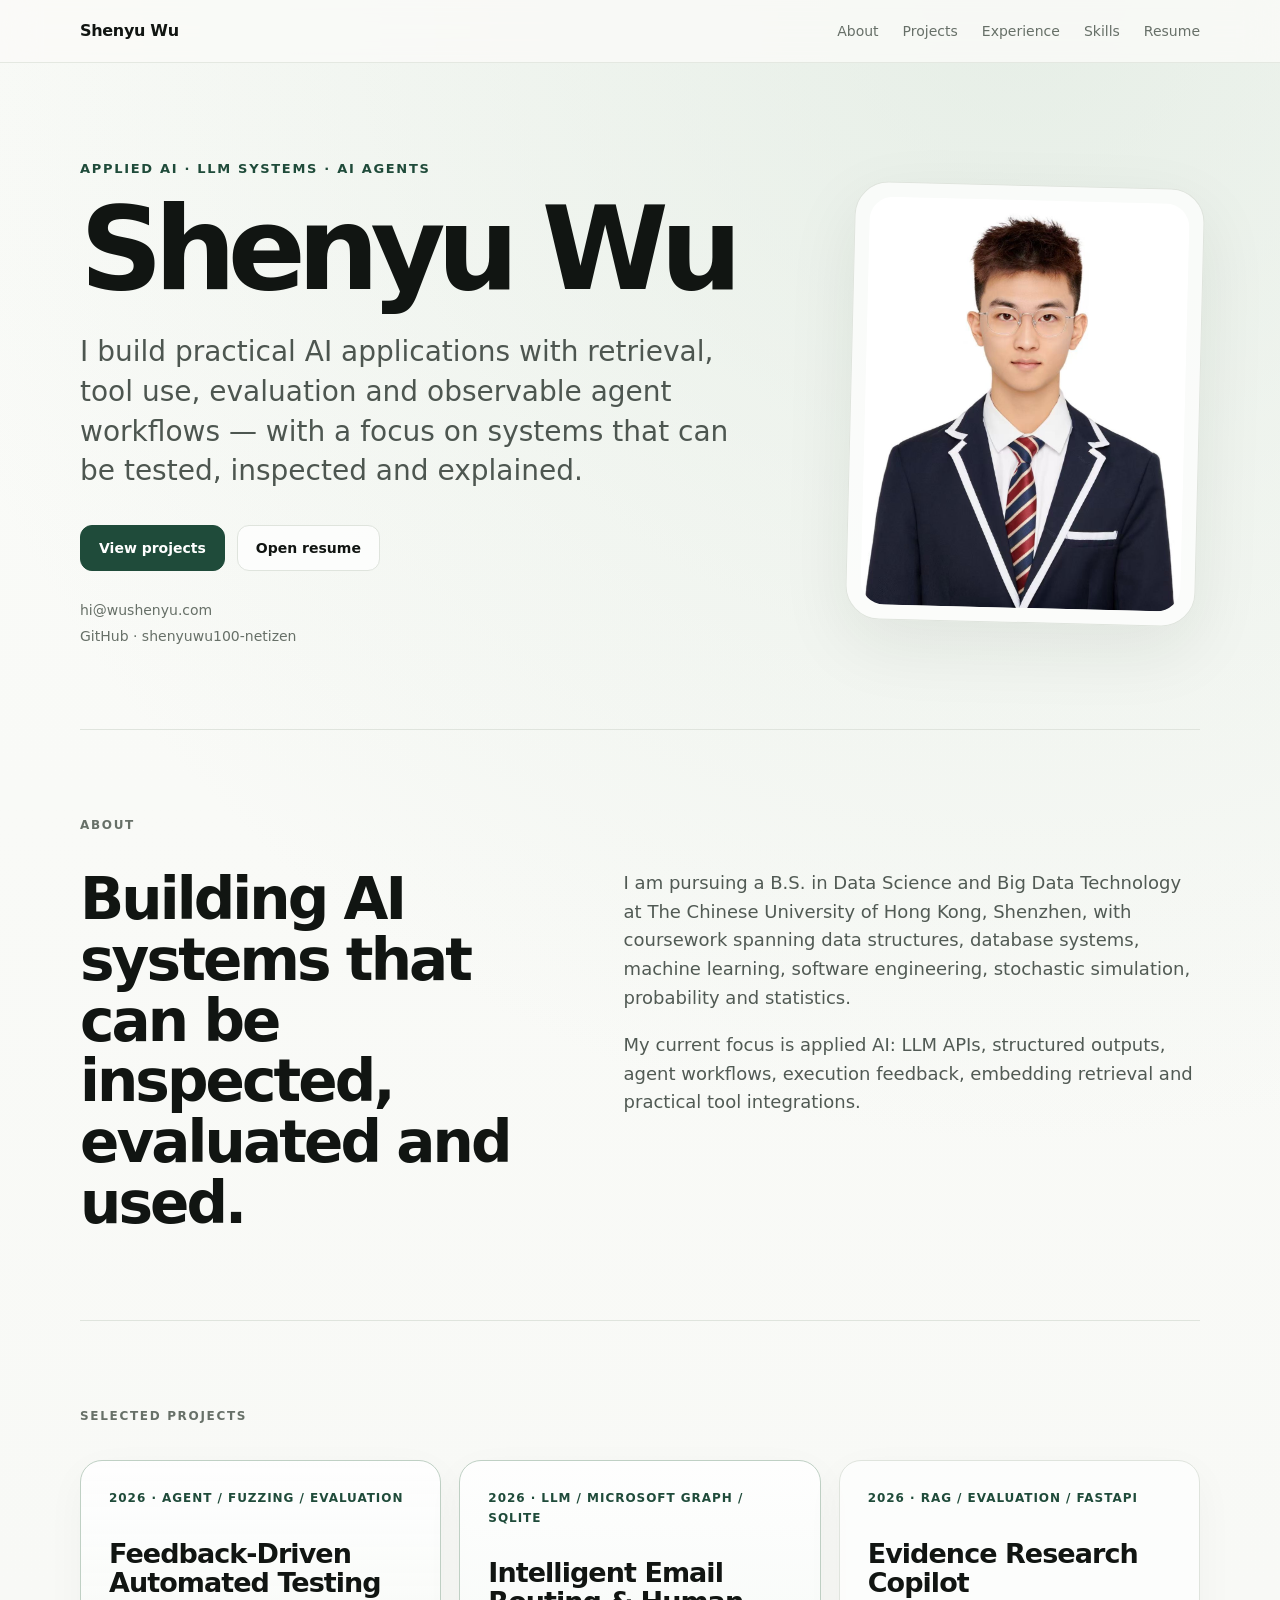
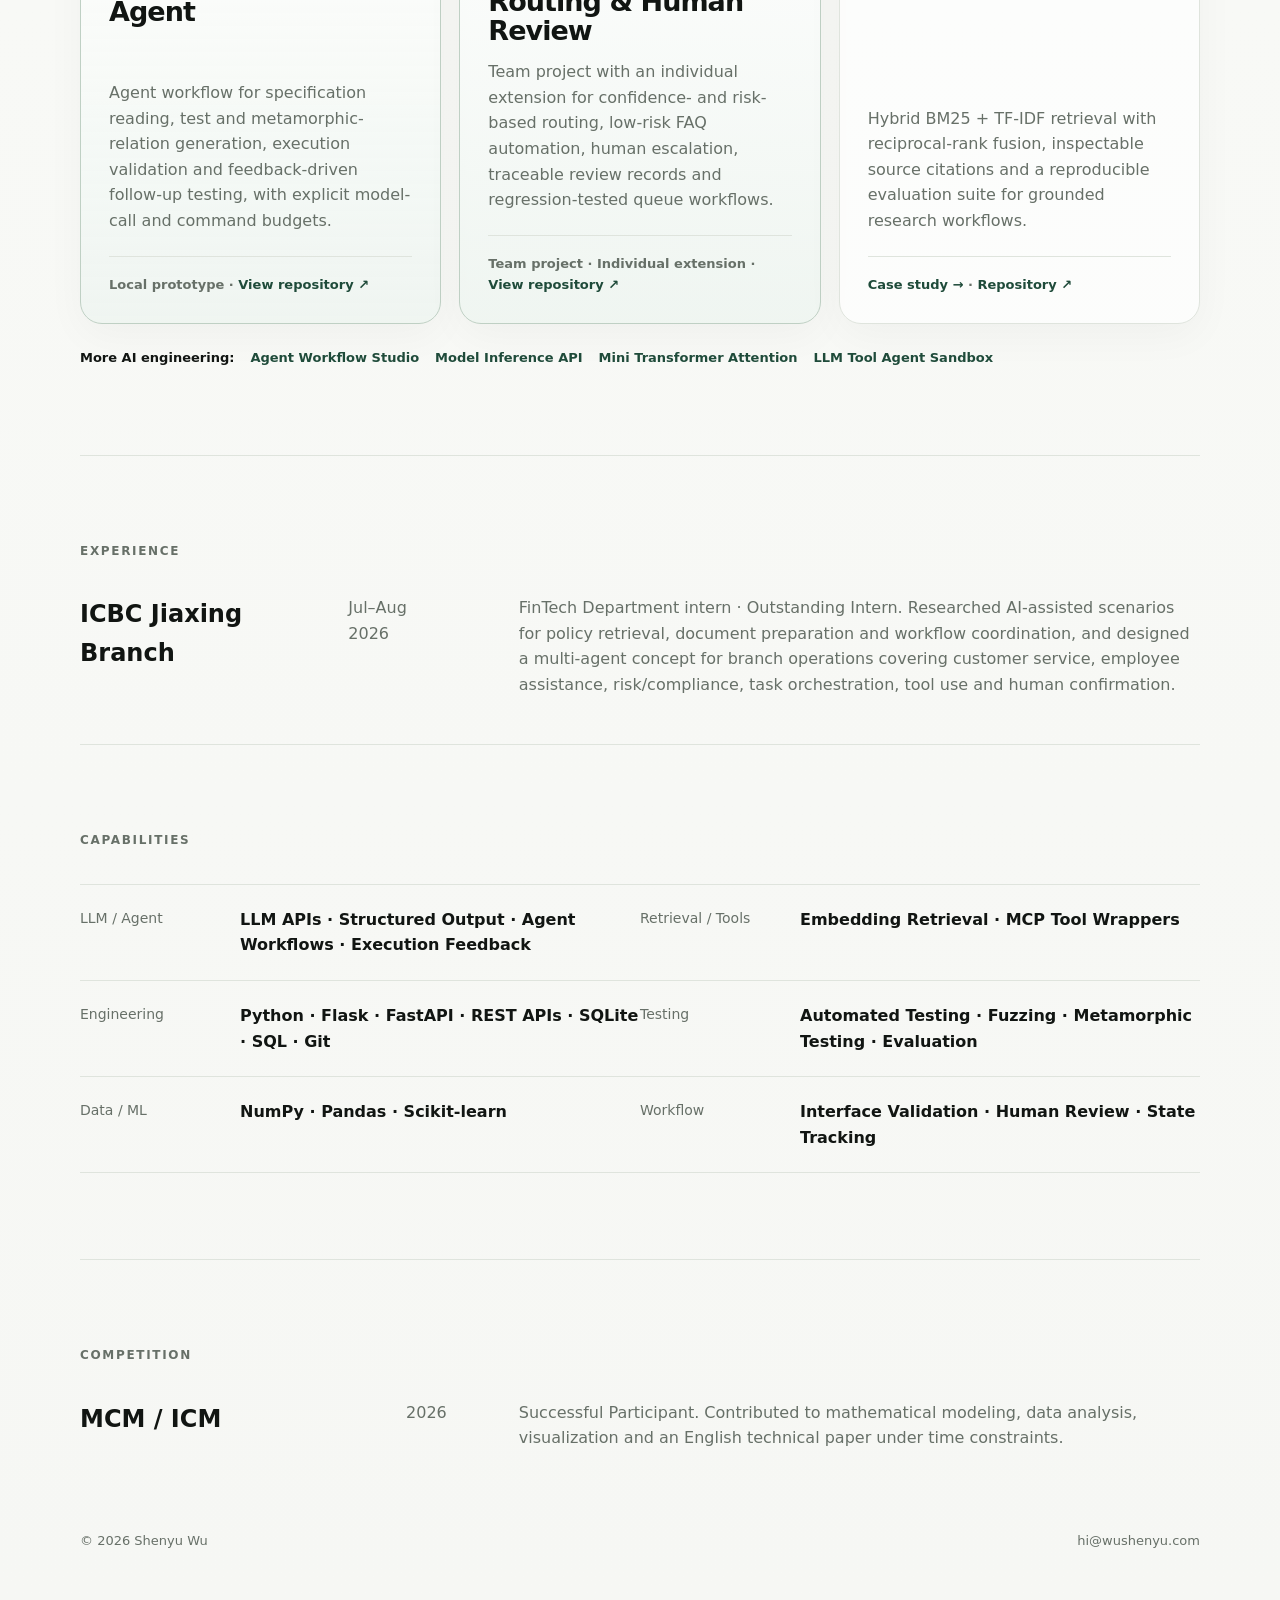
==== commit 82882826: "Sync final refined 2027 AI resume" ====
--- a/index.html
+++ b/index.html
@@ -85,9 +85,9 @@
         </article>
         <article class="card flagship">
           <div class="card-meta">2026 · LLM / Microsoft Graph / SQLite</div>
-          <h3>Intelligent Email Processing & Human Review</h3>
-          <p>Customer-service email workflow for relevance detection and intent classification, combining reply templates, model outputs and confidence thresholds with human review, editing and failure-state tracking.</p>
-          <div class="card-links">Team project · <a href="https://github.com/Carbohydrate1001/Automatic-Email-Responder" target="_blank" rel="noopener">View repository ↗</a></div>
+          <h3>Intelligent Email Routing & Human Review</h3>
+          <p>Team project with an individual extension for confidence- and risk-based routing, low-risk FAQ automation, human escalation, traceable review records and regression-tested queue workflows.</p>
+          <div class="card-links">Team project · Individual extension · <a href="https://github.com/shenyuwu100-netizen/mailflow-agent" target="_blank" rel="noopener">View repository ↗</a></div>
         </article>
         <article class="card">
           <div class="card-meta">2026 · RAG / Evaluation / FastAPI</div>
@@ -108,7 +108,7 @@
       <div class="section-label">Experience</div>
       <div class="timeline-item">
         <div><strong>ICBC Jiaxing Branch</strong><span>Jul–Aug 2026</span></div>
-        <p>FinTech Department intern. Researched AI-assisted scenarios for policy retrieval, document preparation and workflow coordination, and designed a multi-agent concept for branch operations covering customer service, employee assistance, risk/compliance, task orchestration, tool use and human confirmation.</p>
+        <p>FinTech Department intern · Outstanding Intern. Researched AI-assisted scenarios for policy retrieval, document preparation and workflow coordination, and designed a multi-agent concept for branch operations covering customer service, employee assistance, risk/compliance, task orchestration, tool use and human confirmation.</p>
       </div>
     </section>
     <section id="skills" class="section shell">
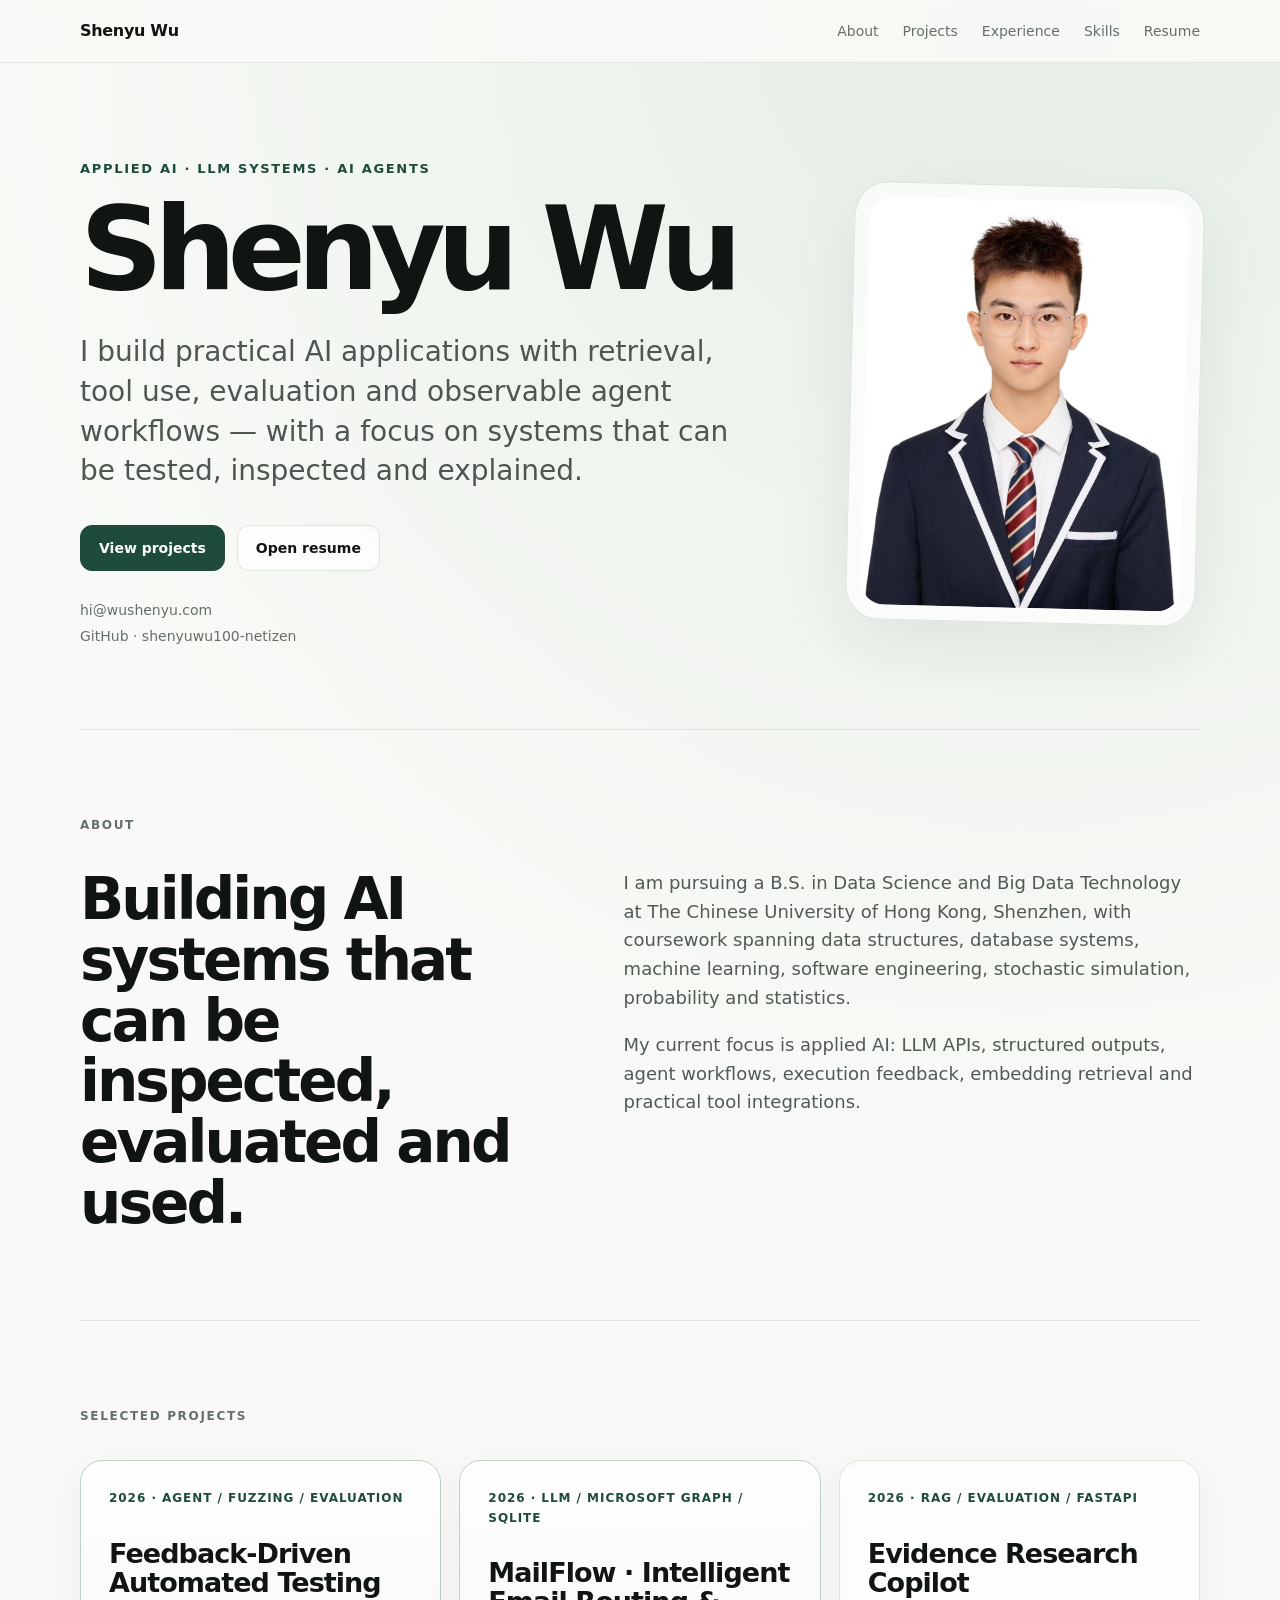
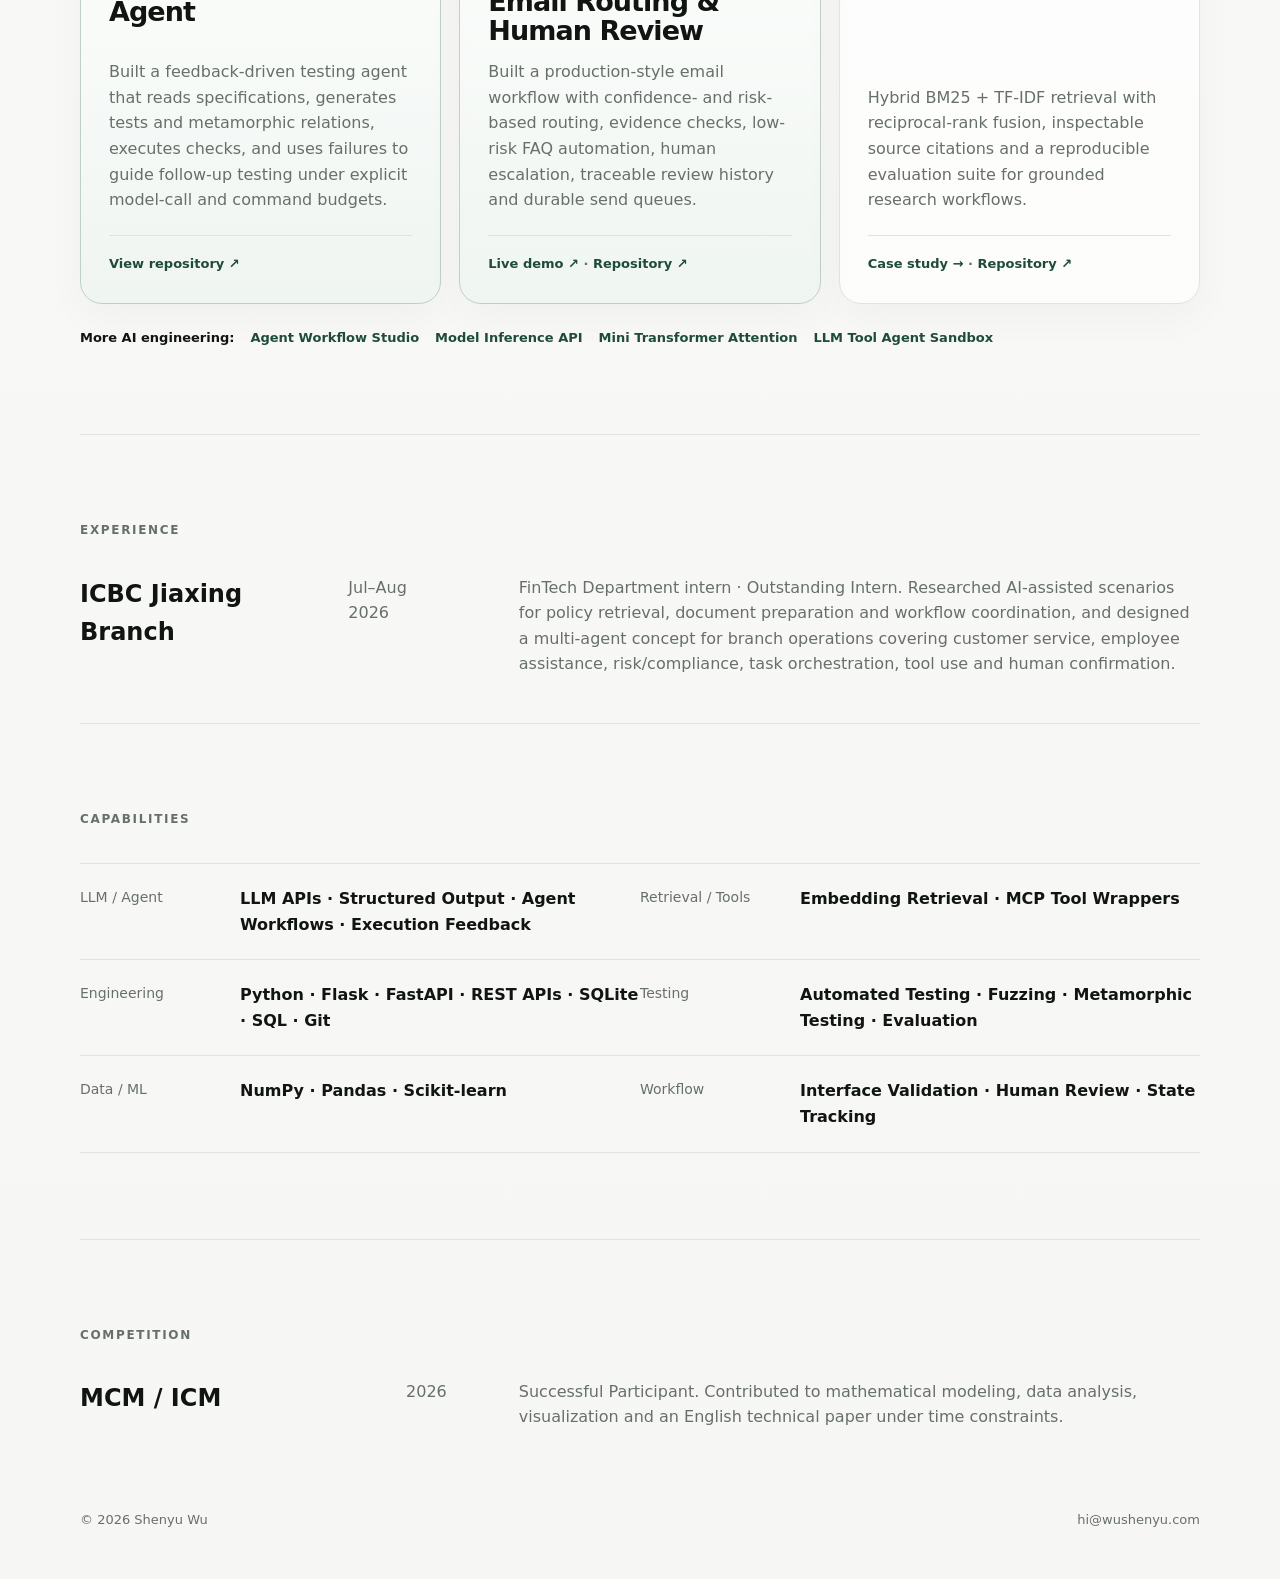
==== commit 105d8f87: "Sync portfolio with refined AI resume" ====
--- a/index.html
+++ b/index.html
@@ -80,14 +80,14 @@
         <article class="card flagship">
           <div class="card-meta">2026 · Agent / Fuzzing / Evaluation</div>
           <h3>Feedback-Driven Automated Testing Agent</h3>
-          <p>Agent workflow for specification reading, test and metamorphic-relation generation, execution validation and feedback-driven follow-up testing, with explicit model-call and command budgets.</p>
-          <div class="card-links">Local prototype · <a href="https://github.com/shenyuwu100-netizen/stateful-test-agent" target="_blank" rel="noopener">View repository ↗</a></div>
+          <p>Built a feedback-driven testing agent that reads specifications, generates tests and metamorphic relations, executes checks, and uses failures to guide follow-up testing under explicit model-call and command budgets.</p>
+          <div class="card-links"><a href="https://github.com/shenyuwu100-netizen/stateful-test-agent" target="_blank" rel="noopener">View repository ↗</a></div>
         </article>
         <article class="card flagship">
           <div class="card-meta">2026 · LLM / Microsoft Graph / SQLite</div>
-          <h3>Intelligent Email Routing & Human Review</h3>
-          <p>Team project with an individual extension for confidence- and risk-based routing, low-risk FAQ automation, human escalation, traceable review records and regression-tested queue workflows.</p>
-          <div class="card-links">Team project · Individual extension · <a href="https://github.com/shenyuwu100-netizen/mailflow-agent" target="_blank" rel="noopener">View repository ↗</a></div>
+          <h3>MailFlow · Intelligent Email Routing & Human Review</h3>
+          <p>Built a production-style email workflow with confidence- and risk-based routing, evidence checks, low-risk FAQ automation, human escalation, traceable review history and durable send queues.</p>
+          <div class="card-links"><a href="https://mailflow.wushenyu.com" target="_blank" rel="noopener">Live demo ↗</a> · <a href="https://github.com/shenyuwu100-netizen/mailflow-agent" target="_blank" rel="noopener">Repository ↗</a></div>
         </article>
         <article class="card">
           <div class="card-meta">2026 · RAG / Evaluation / FastAPI</div>
